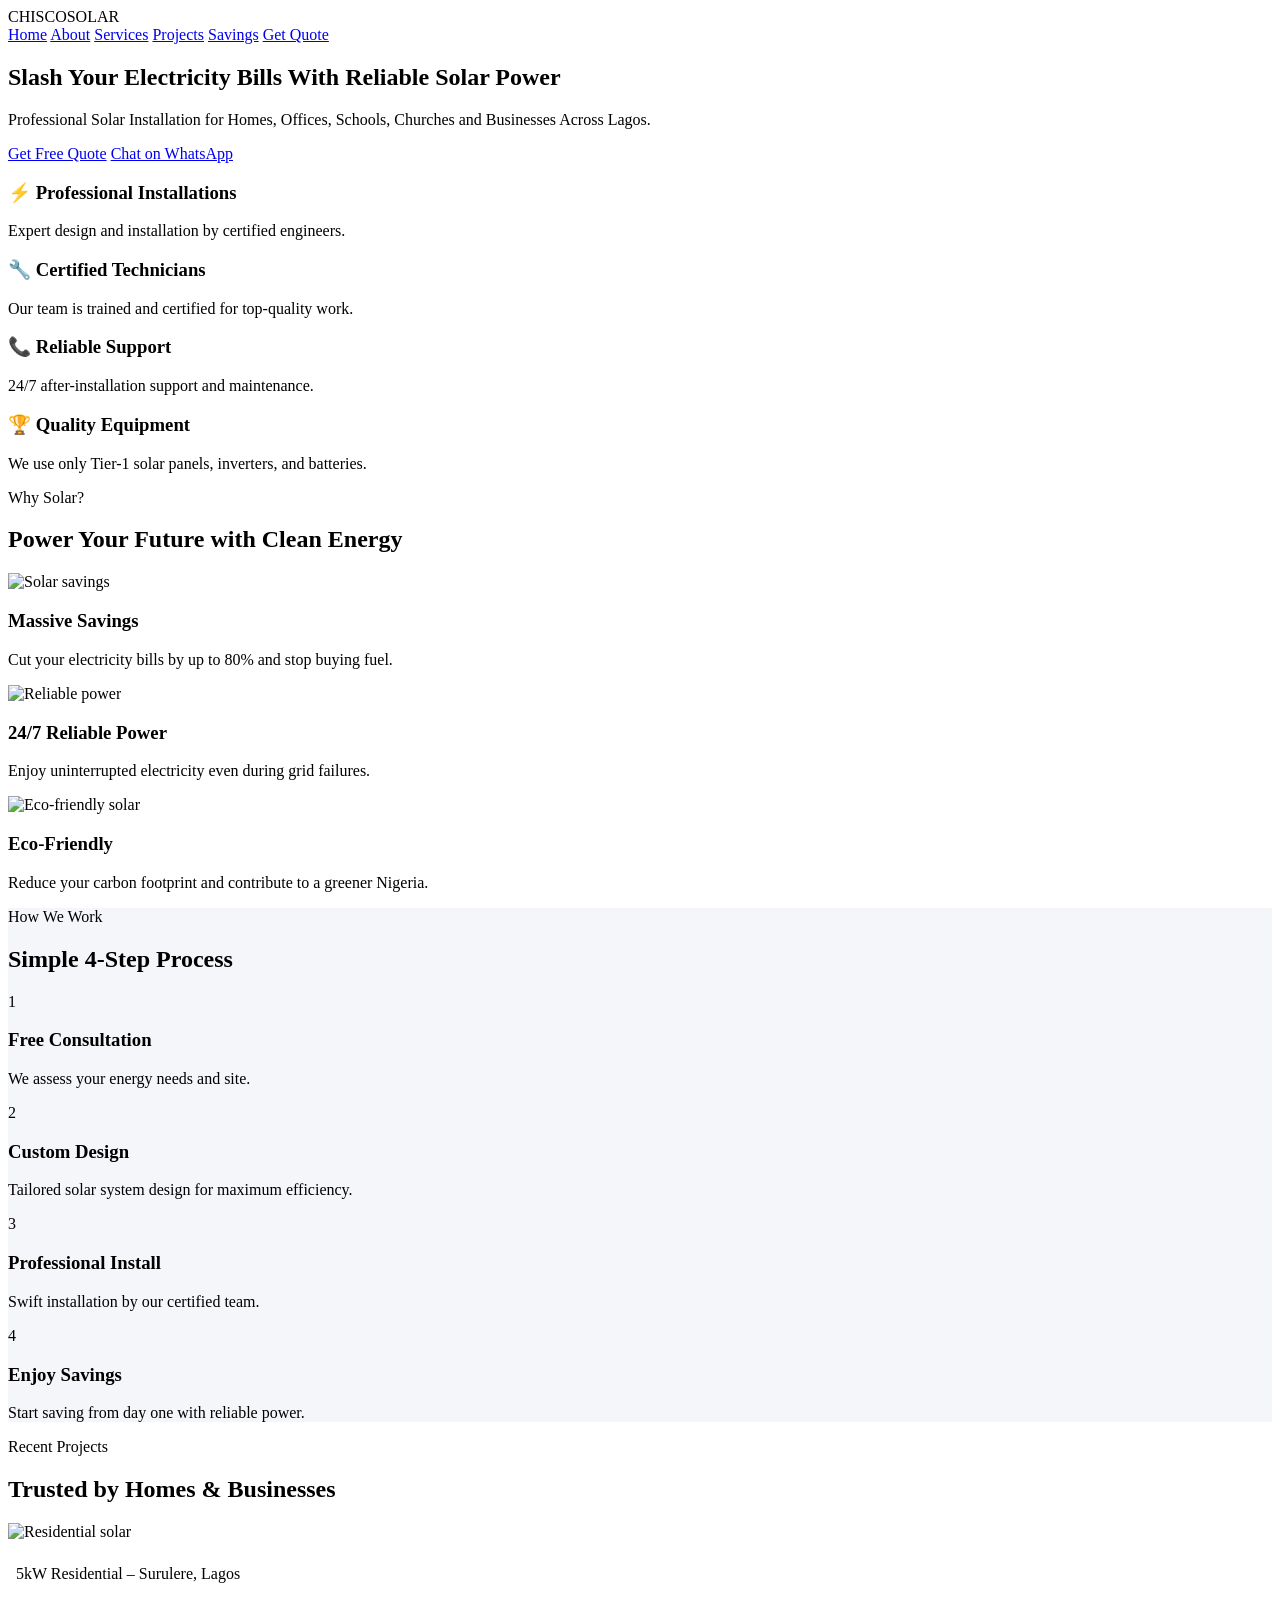
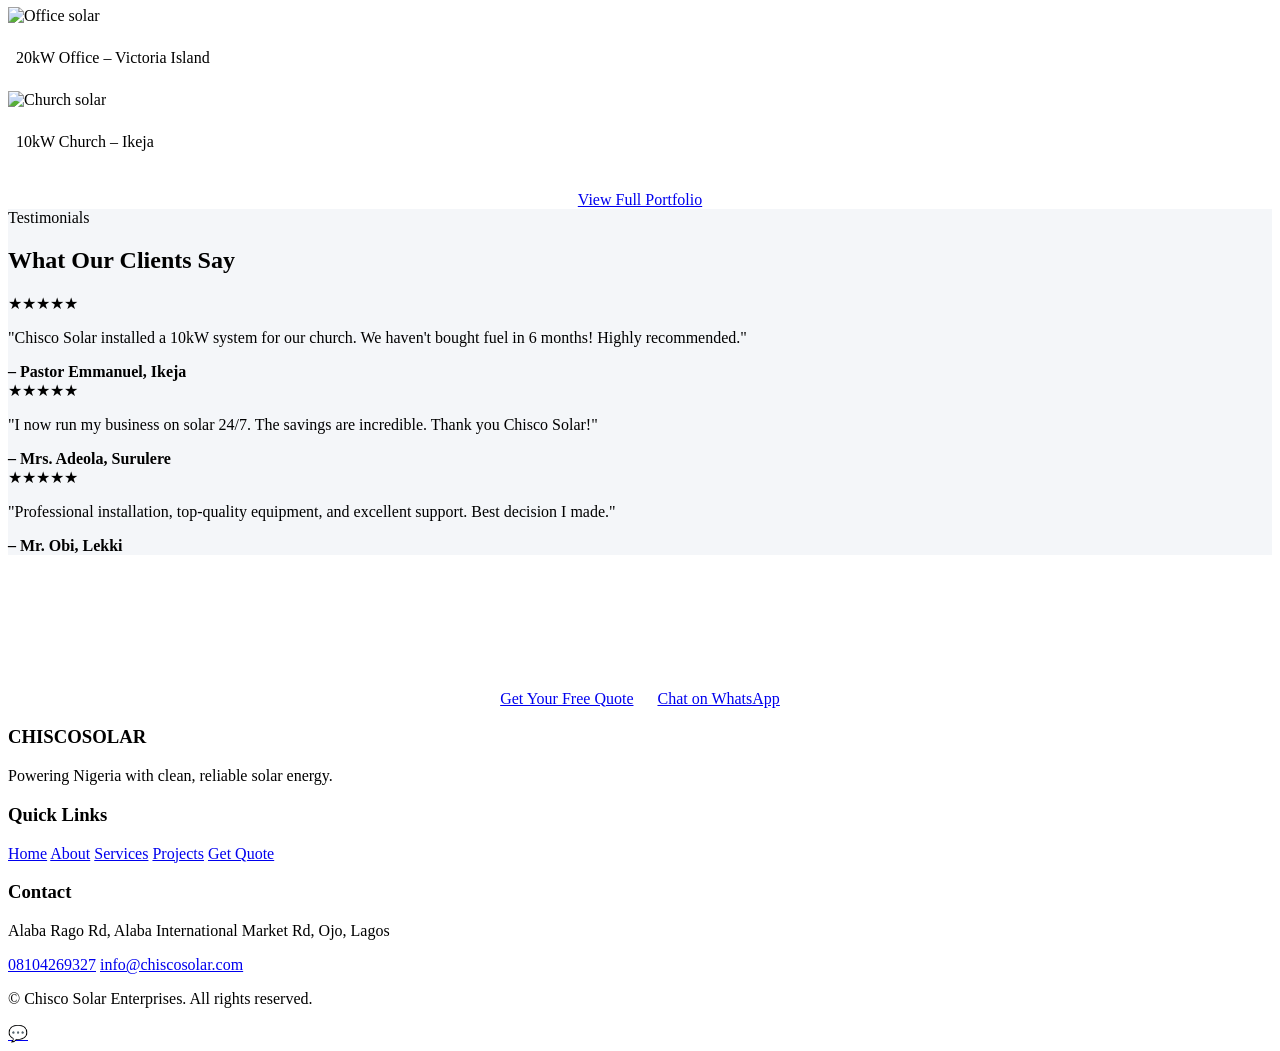
==== index.html @ 516aff27 "Add index.html for Chisco Solar Enterprises website This HTML file serves as the main structure for " ====
<!DOCTYPE html>
<html lang="en">
<head>
  <meta charset="UTF-8">
  <meta name="viewport" content="width=device-width, initial-scale=1.0">
  <meta name="description" content="Chisco Solar Enterprises – Professional solar installation in Lagos. Slash your electricity bills with reliable solar power for homes, offices, and businesses.">
  <meta property="og:title" content="Chisco Solar Enterprises | Reliable Solar Installation in Lagos">
  <meta property="og:description" content="Slash your electricity bills with professional solar solutions. Get a free quote now.">
  <meta property="og:type" content="website">
  <meta property="og:url" content="https://chiscosolar.com/">
  <meta property="og:image" content="https://images.unsplash.com/photo-1509391366360-2e959784a276?w=1200&q=80">
  <title>Chisco Solar Enterprises | Solar Installation Lagos</title>
  <link rel="stylesheet" href="style.css">
</head>
<body>
  <!-- Sentinel for navbar scroll detection -->
  <div id="scroll-sentinel"></div>

  <!-- Navigation -->
  <nav class="navbar">
    <div class="logo">CHISCO<span>SOLAR</span></div>
    <div class="hamburger">
      <span></span><span></span><span></span>
    </div>
    <div class="nav-links">
      <a href="index.html">Home</a>
      <a href="about.html">About</a>
      <a href="services.html">Services</a>
      <a href="projects.html">Projects</a>
      <a href="calculator.html">Savings</a>
      <a href="quote.html" class="nav-cta">Get Quote</a>
    </div>
  </nav>

  <!-- Hero Section -->
  <section class="hero" style="background-image: url('https://images.unsplash.com/photo-1509391366360-2e959784a276?w=1200&q=80');">
    <div class="hero-content">
      <h1>Slash Your Electricity Bills With Reliable Solar Power</h1>
      <p>Professional Solar Installation for Homes, Offices, Schools, Churches and Businesses Across Lagos.</p>
      <div class="hero-buttons">
        <a href="quote.html" class="btn btn-primary">Get Free Quote</a>
        <a href="https://wa.me/2348104269327?text=Hello%20Chisco%20Solar%20Enterprises%2C%20I%20would%20like%20a%20free%20solar%20quote." class="btn btn-outline" target="_blank">Chat on WhatsApp</a>
      </div>
    </div>
  </section>

  <!-- Trust Indicators -->
  <section class="section reveal">
    <div class="features-grid">
      <div class="glass-card">
        <h3>⚡ Professional Installations</h3>
        <p>Expert design and installation by certified engineers.</p>
      </div>
      <div class="glass-card">
        <h3>🔧 Certified Technicians</h3>
        <p>Our team is trained and certified for top-quality work.</p>
      </div>
      <div class="glass-card">
        <h3>📞 Reliable Support</h3>
        <p>24/7 after-installation support and maintenance.</p>
      </div>
      <div class="glass-card">
        <h3>🏆 Quality Equipment</h3>
        <p>We use only Tier-1 solar panels, inverters, and batteries.</p>
      </div>
    </div>
  </section>

  <!-- Why Choose Solar -->
  <section class="section reveal">
    <span class="section-label">Why Solar?</span>
    <h2>Power Your Future with Clean Energy</h2>
    <div class="features-grid">
      <div class="service-card">
        <img src="https://images.unsplash.com/photo-1558618666-fcd25c85f82e?w=600&q=80" alt="Solar savings" loading="lazy">
        <div class="info">
          <h3>Massive Savings</h3>
          <p>Cut your electricity bills by up to 80% and stop buying fuel.</p>
        </div>
      </div>
      <div class="service-card">
        <img src="https://images.unsplash.com/photo-1473341304170-971dccb5ac1e?w=600&q=80" alt="Reliable power" loading="lazy">
        <div class="info">
          <h3>24/7 Reliable Power</h3>
          <p>Enjoy uninterrupted electricity even during grid failures.</p>
        </div>
      </div>
      <div class="service-card">
        <img src="https://images.unsplash.com/photo-1528495612413-2eb9e9dfb4e8?w=600&q=80" alt="Eco-friendly solar" loading="lazy">
        <div class="info">
          <h3>Eco-Friendly</h3>
          <p>Reduce your carbon footprint and contribute to a greener Nigeria.</p>
        </div>
      </div>
    </div>
  </section>

  <!-- Our Process -->
  <section class="section reveal" style="background:#F4F6F9;">
    <span class="section-label">How We Work</span>
    <h2>Simple 4-Step Process</h2>
    <div class="process-steps">
      <div class="step">
        <div class="step-icon">1</div>
        <h3>Free Consultation</h3>
        <p>We assess your energy needs and site.</p>
      </div>
      <div class="step">
        <div class="step-icon">2</div>
        <h3>Custom Design</h3>
        <p>Tailored solar system design for maximum efficiency.</p>
      </div>
      <div class="step">
        <div class="step-icon">3</div>
        <h3>Professional Install</h3>
        <p>Swift installation by our certified team.</p>
      </div>
      <div class="step">
        <div class="step-icon">4</div>
        <h3>Enjoy Savings</h3>
        <p>Start saving from day one with reliable power.</p>
      </div>
    </div>
  </section>

  <!-- Featured Projects -->
  <section class="section reveal">
    <span class="section-label">Recent Projects</span>
    <h2>Trusted by Homes & Businesses</h2>
    <div class="gallery-grid">
      <div class="gallery-item">
        <img src="https://images.unsplash.com/photo-1624397640148-949b1732bb0a?w=600&q=80" alt="Residential solar" loading="lazy">
        <p style="padding:0.5rem;">5kW Residential – Surulere, Lagos</p>
      </div>
      <div class="gallery-item">
        <img src="https://images.unsplash.com/photo-1558449028-2a3d80b6c4cc?w=600&q=80" alt="Office solar" loading="lazy">
        <p style="padding:0.5rem;">20kW Office – Victoria Island</p>
      </div>
      <div class="gallery-item">
        <img src="https://images.unsplash.com/photo-1466612927604-4a5a8dbb8b0c?w=600&q=80" alt="Church solar" loading="lazy">
        <p style="padding:0.5rem;">10kW Church – Ikeja</p>
      </div>
    </div>
    <div style="text-align:center; margin-top:2rem;">
      <a href="projects.html" class="btn btn-primary">View Full Portfolio</a>
    </div>
  </section>

  <!-- Testimonials -->
  <section class="section reveal" style="background:#F4F6F9;">
    <span class="section-label">Testimonials</span>
    <h2>What Our Clients Say</h2>
    <div class="features-grid">
      <div class="testimonial-card">
        <div class="stars">★★★★★</div>
        <p>"Chisco Solar installed a 10kW system for our church. We haven't bought fuel in 6 months! Highly recommended."</p>
        <strong>– Pastor Emmanuel, Ikeja</strong>
      </div>
      <div class="testimonial-card">
        <div class="stars">★★★★★</div>
        <p>"I now run my business on solar 24/7. The savings are incredible. Thank you Chisco Solar!"</p>
        <strong>– Mrs. Adeola, Surulere</strong>
      </div>
      <div class="testimonial-card">
        <div class="stars">★★★★★</div>
        <p>"Professional installation, top-quality equipment, and excellent support. Best decision I made."</p>
        <strong>– Mr. Obi, Lekki</strong>
      </div>
    </div>
  </section>

  <!-- CTA -->
  <section class="section reveal" style="background:linear-gradient(135deg, var(--blue-dark), var(--blue-primary)); color:#fff; text-align:center;">
    <h2 style="color:#fff;">Stop Losing Money To Fuel and Unstable Power</h2>
    <p style="color:rgba(255,255,255,0.9); max-width:600px; margin:1rem auto;">Every day without solar costs you more. Switch now and lock in decades of free, clean energy.</p>
    <div style="display:flex; gap:1.5rem; justify-content:center; flex-wrap:wrap; margin-top:2rem;">
      <a href="quote.html" class="btn btn-primary">Get Your Free Quote</a>
      <a href="https://wa.me/2348104269327?text=Hello%20Chisco%20Solar%20Enterprises%2C%20I%20want%20to%20switch%20to%20solar." class="btn btn-outline" target="_blank">Chat on WhatsApp</a>
    </div>
  </section>

  <!-- Footer -->
  <footer>
    <div class="footer">
      <div class="footer-col">
        <h3>CHISCO<span style="color:var(--gold-accent);">SOLAR</span></h3>
        <p>Powering Nigeria with clean, reliable solar energy.</p>
      </div>
      <div class="footer-col">
        <h3>Quick Links</h3>
        <a href="index.html">Home</a>
        <a href="about.html">About</a>
        <a href="services.html">Services</a>
        <a href="projects.html">Projects</a>
        <a href="quote.html">Get Quote</a>
      </div>
      <div class="footer-col">
        <h3>Contact</h3>
        <p>Alaba Rago Rd, Alaba International Market Rd, Ojo, Lagos</p>
        <a href="tel:+2348104269327">08104269327</a>
        <a href="mailto:info@chiscosolar.com">info@chiscosolar.com</a>
      </div>
    </div>
    <div class="footer-bottom">
      <p>&copy; <span id="current-year"></span> Chisco Solar Enterprises. All rights reserved.</p>
    </div>
  </footer>

  <!-- Floating WhatsApp Button -->
  <a href="https://wa.me/2348104269327?text=Hello%20Chisco%20Solar%20Enterprises%2C%20I%20would%20like%20a%20free%20solar%20quote." class="floating-wa" target="_blank">💬</a>

  <script src="script.js" defer></script>
</body>
          </html>
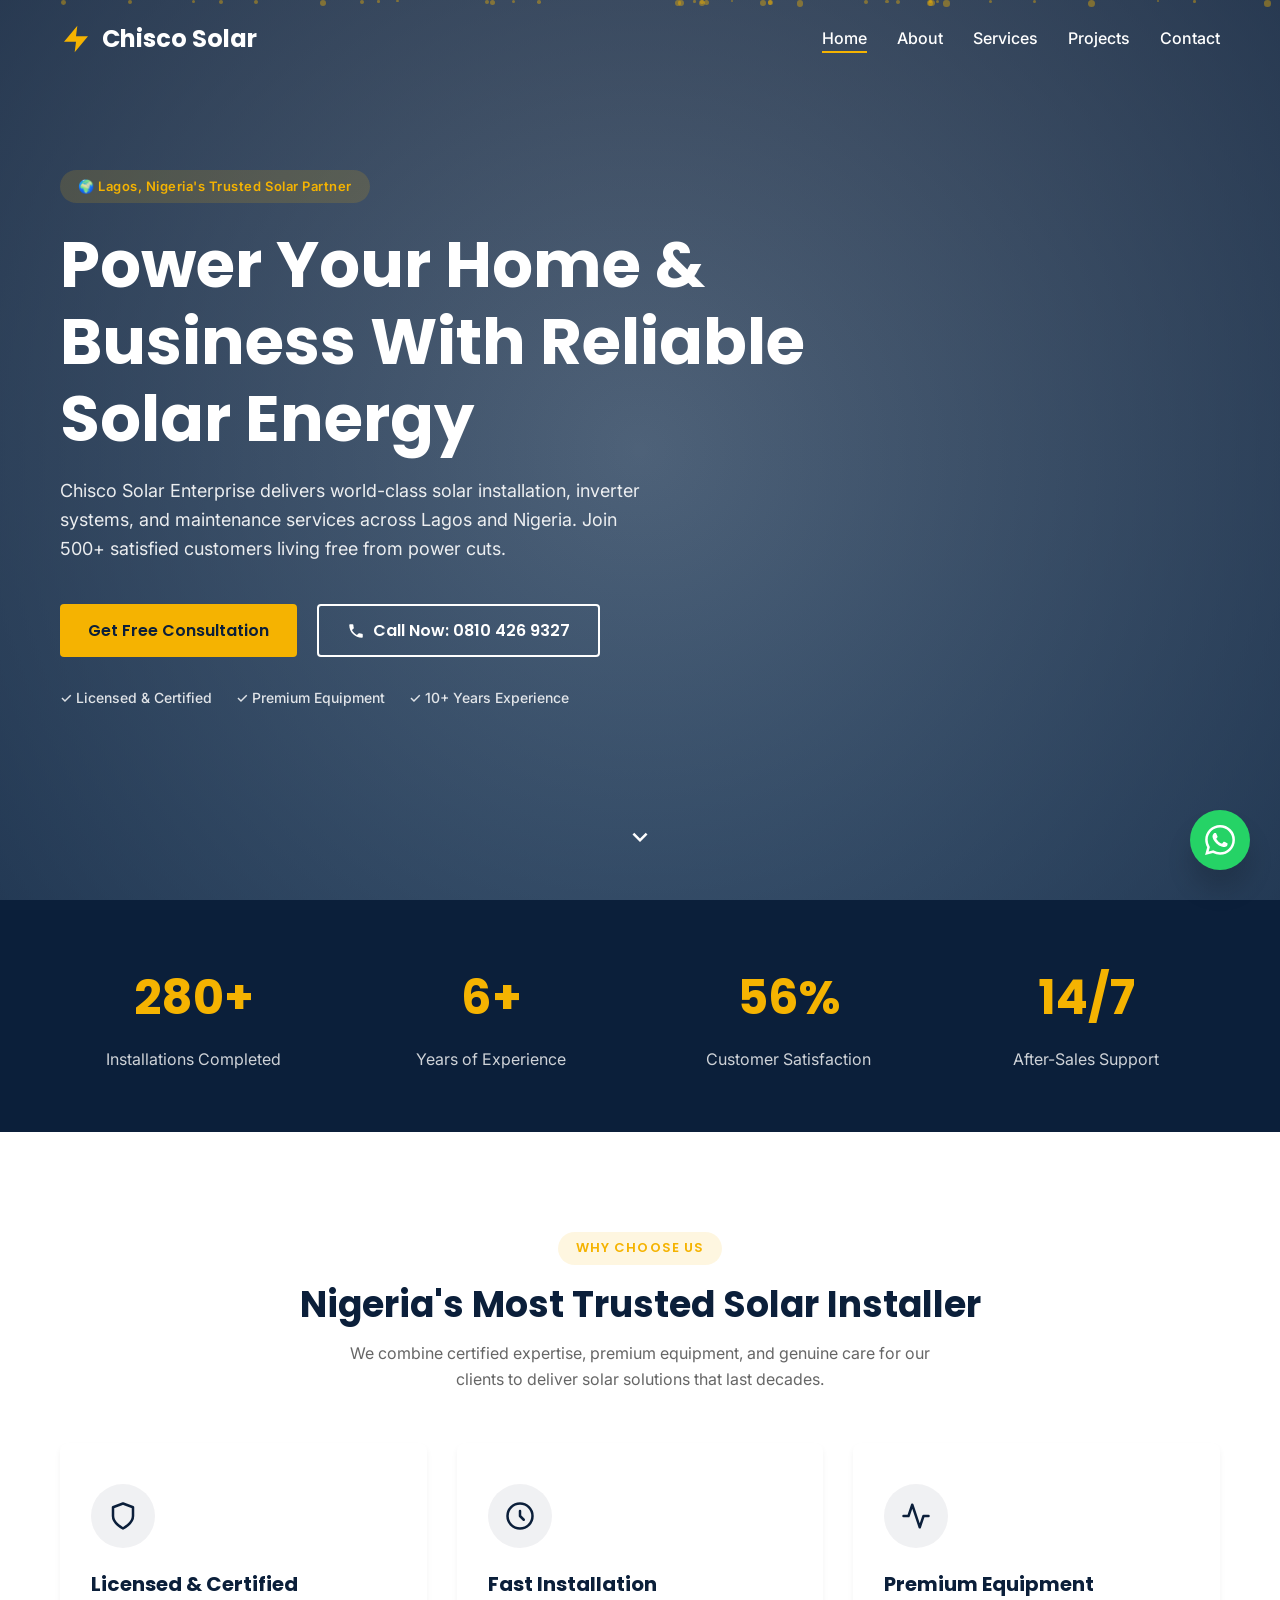
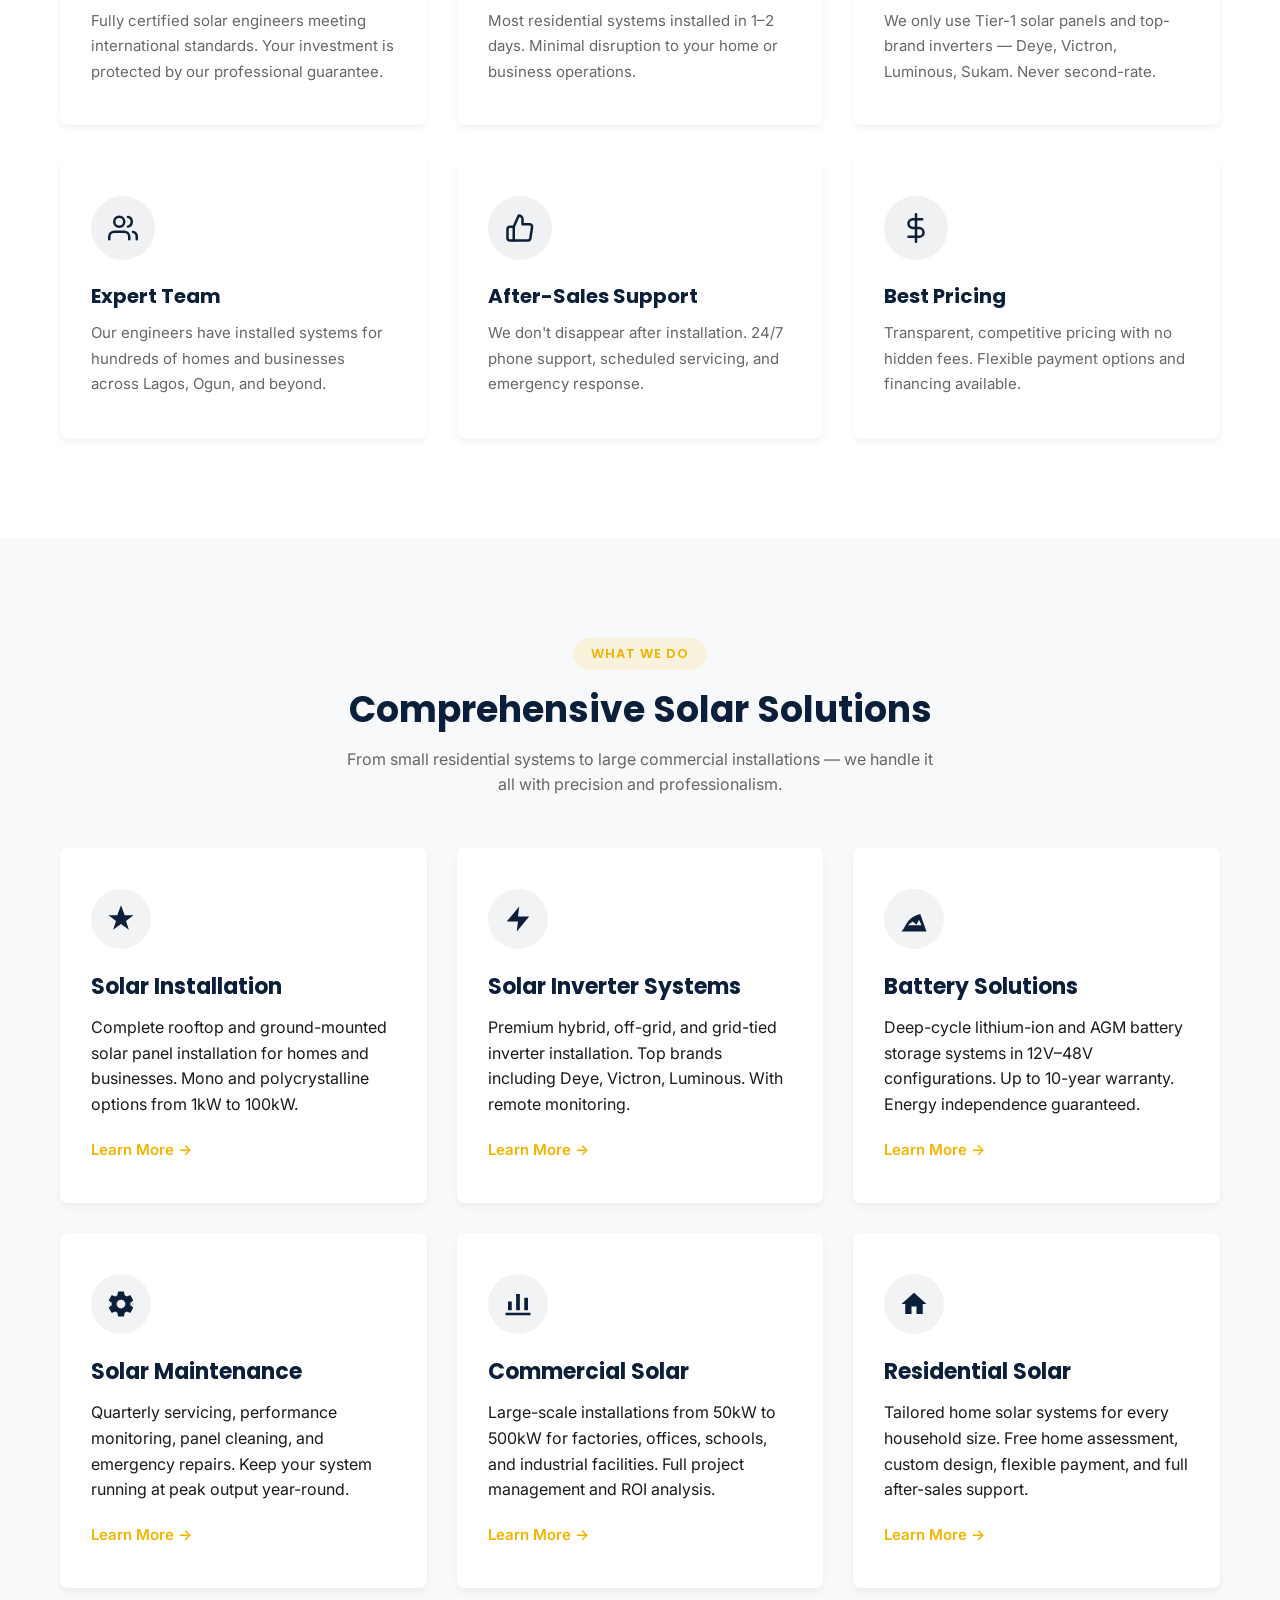
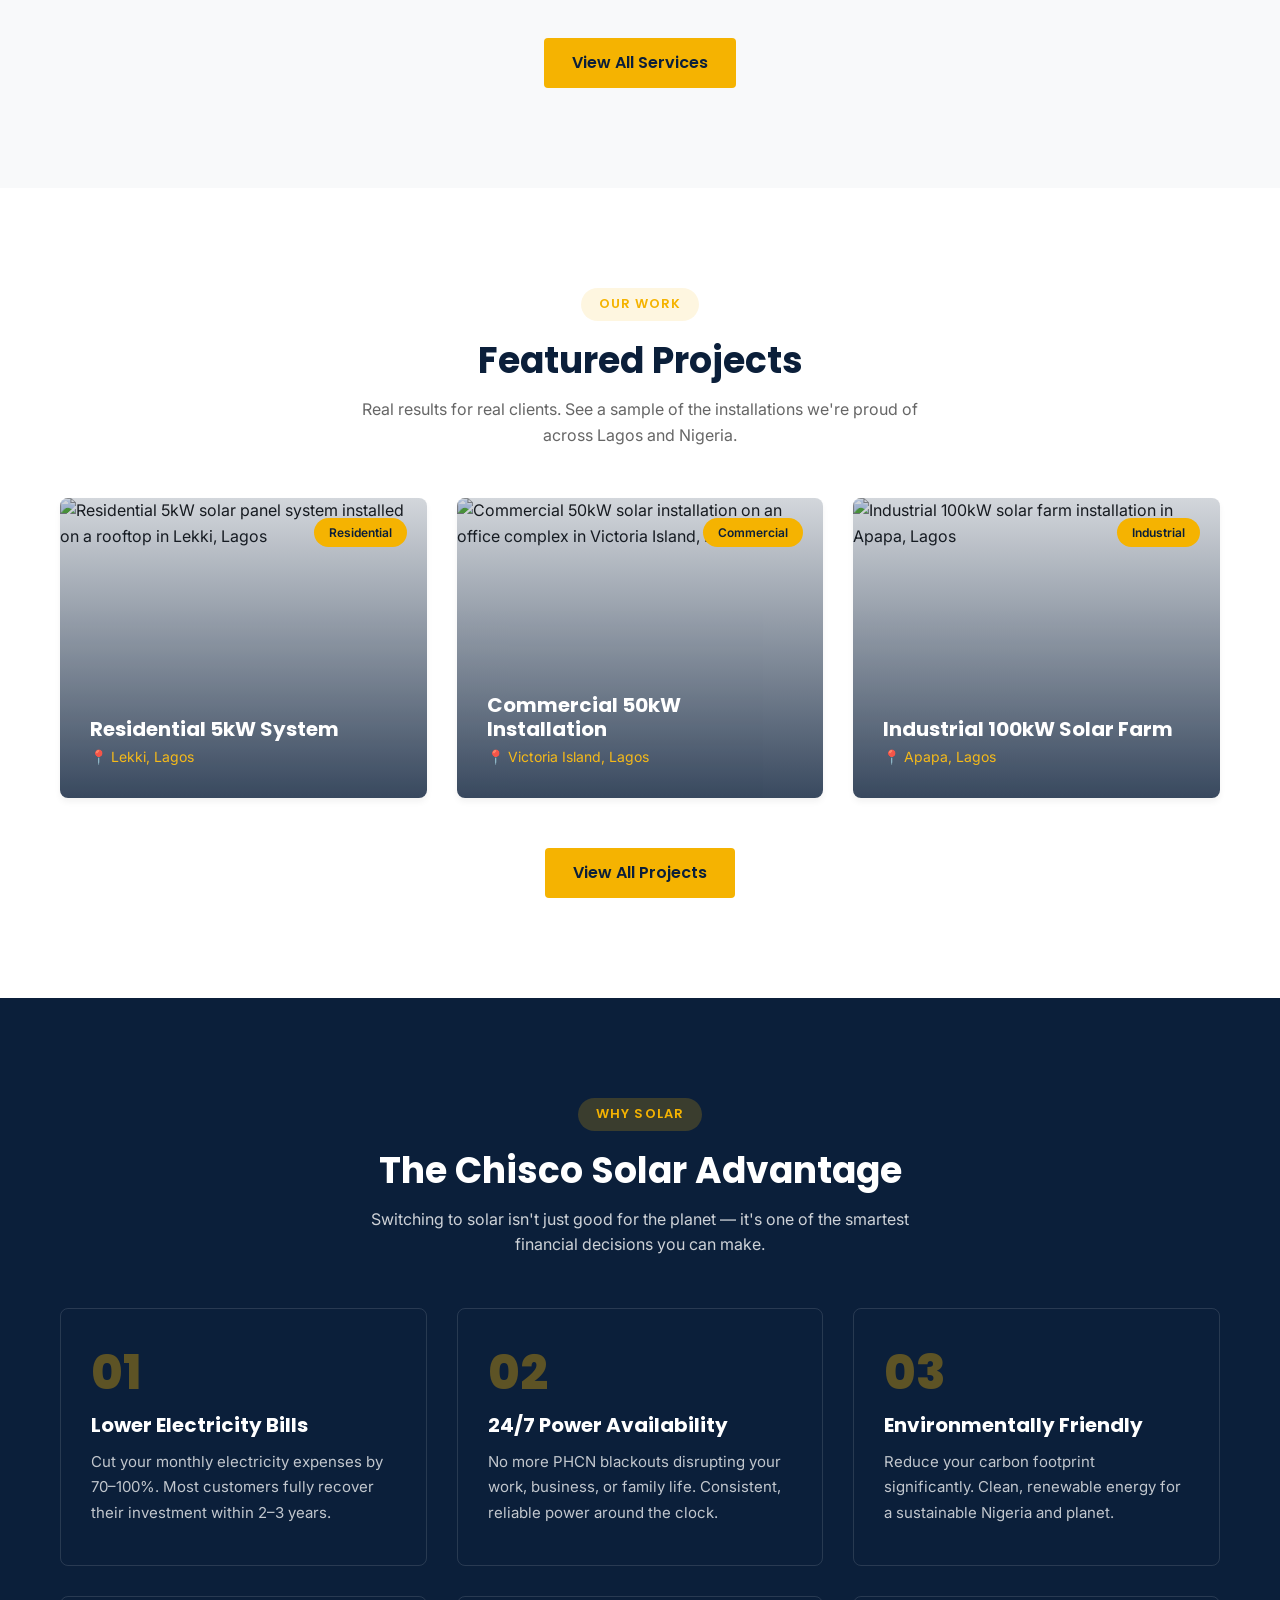
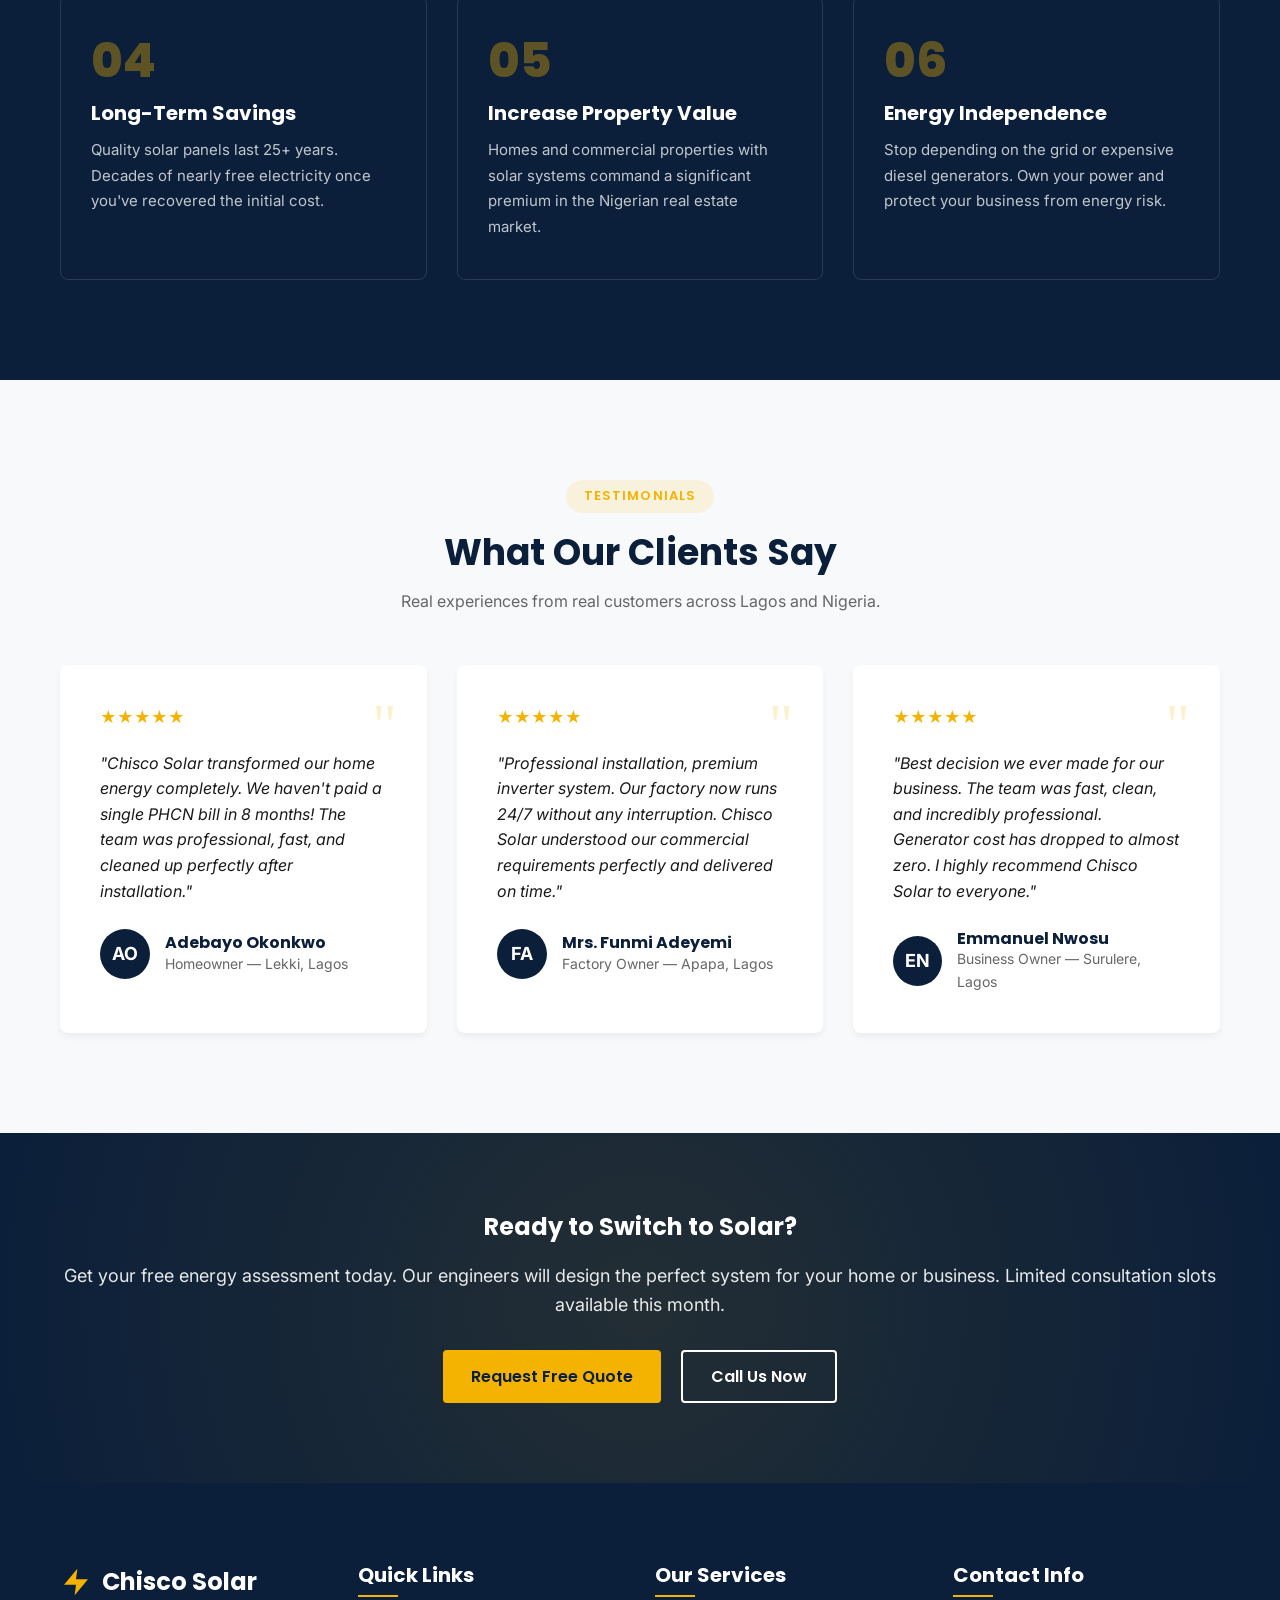
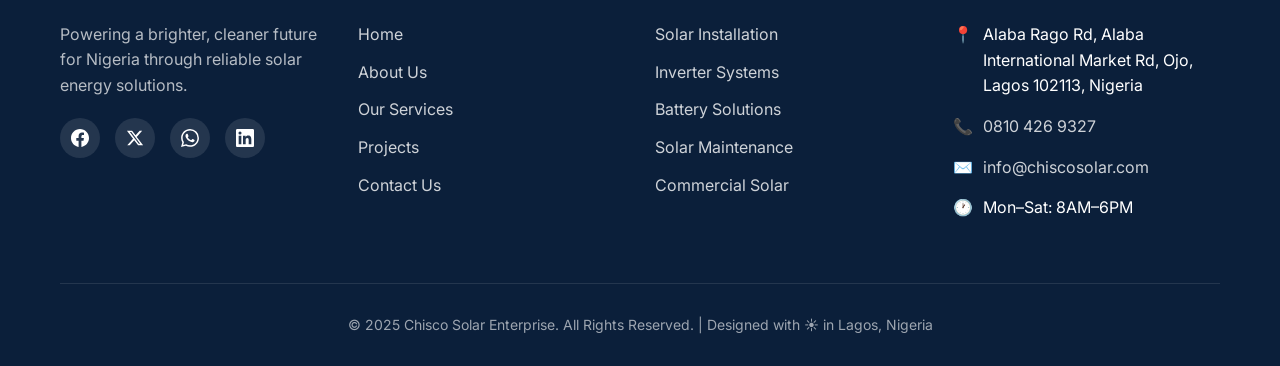
==== commit ba706e05: "Add files via upload" ====
--- a/index.html
+++ b/index.html
@@ -1,214 +1,465 @@
 <!DOCTYPE html>
 <html lang="en">
 <head>
-  <meta charset="UTF-8">
-  <meta name="viewport" content="width=device-width, initial-scale=1.0">
-  <meta name="description" content="Chisco Solar Enterprises – Professional solar installation in Lagos. Slash your electricity bills with reliable solar power for homes, offices, and businesses.">
-  <meta property="og:title" content="Chisco Solar Enterprises | Reliable Solar Installation in Lagos">
-  <meta property="og:description" content="Slash your electricity bills with professional solar solutions. Get a free quote now.">
-  <meta property="og:type" content="website">
-  <meta property="og:url" content="https://chiscosolar.com/">
-  <meta property="og:image" content="https://images.unsplash.com/photo-1509391366360-2e959784a276?w=1200&q=80">
-  <title>Chisco Solar Enterprises | Solar Installation Lagos</title>
-  <link rel="stylesheet" href="style.css">
+    <meta charset="UTF-8">
+    <meta name="viewport" content="width=device-width, initial-scale=1.0">
+    <title>Chisco Solar Enterprise | Reliable Solar Energy in Lagos, Nigeria</title>
+    <meta name="description" content="Chisco Solar Enterprise delivers world-class solar installation, inverter systems, battery solutions, and maintenance across Lagos and Nigeria. Get your free consultation today.">
+    <meta name="robots" content="index, follow">
+    <meta property="og:title" content="Chisco Solar Enterprise | Reliable Solar Energy in Lagos">
+    <meta property="og:description" content="500+ successful solar installations. Premium solar panels, inverters, and battery systems for homes and businesses in Nigeria.">
+    <meta property="og:type" content="website">
+    <meta property="og:image" content="https://images.unsplash.com/photo-1509391366360-2e959784a276?w=1200&q=80">
+    <meta name="twitter:card" content="summary_large_image">
+    <meta name="twitter:title" content="Chisco Solar Enterprise | Reliable Solar Energy in Lagos">
+    <meta name="twitter:description" content="Premium solar installation, inverter systems, and battery solutions for Lagos homes and businesses.">
+    <link rel="preconnect" href="https://fonts.googleapis.com">
+    <link rel="preconnect" href="https://fonts.gstatic.com" crossorigin>
+    <link rel="stylesheet" href="./style.css">
 </head>
 <body>
-  <!-- Sentinel for navbar scroll detection -->
-  <div id="scroll-sentinel"></div>
-
-  <!-- Navigation -->
-  <nav class="navbar">
-    <div class="logo">CHISCO<span>SOLAR</span></div>
-    <div class="hamburger">
-      <span></span><span></span><span></span>
-    </div>
-    <div class="nav-links">
-      <a href="index.html">Home</a>
-      <a href="about.html">About</a>
-      <a href="services.html">Services</a>
-      <a href="projects.html">Projects</a>
-      <a href="calculator.html">Savings</a>
-      <a href="quote.html" class="nav-cta">Get Quote</a>
-    </div>
-  </nav>
-
-  <!-- Hero Section -->
-  <section class="hero" style="background-image: url('https://images.unsplash.com/photo-1509391366360-2e959784a276?w=1200&q=80');">
-    <div class="hero-content">
-      <h1>Slash Your Electricity Bills With Reliable Solar Power</h1>
-      <p>Professional Solar Installation for Homes, Offices, Schools, Churches and Businesses Across Lagos.</p>
-      <div class="hero-buttons">
-        <a href="quote.html" class="btn btn-primary">Get Free Quote</a>
-        <a href="https://wa.me/2348104269327?text=Hello%20Chisco%20Solar%20Enterprises%2C%20I%20would%20like%20a%20free%20solar%20quote." class="btn btn-outline" target="_blank">Chat on WhatsApp</a>
-      </div>
-    </div>
-  </section>
-
-  <!-- Trust Indicators -->
-  <section class="section reveal">
-    <div class="features-grid">
-      <div class="glass-card">
-        <h3>⚡ Professional Installations</h3>
-        <p>Expert design and installation by certified engineers.</p>
-      </div>
-      <div class="glass-card">
-        <h3>🔧 Certified Technicians</h3>
-        <p>Our team is trained and certified for top-quality work.</p>
-      </div>
-      <div class="glass-card">
-        <h3>📞 Reliable Support</h3>
-        <p>24/7 after-installation support and maintenance.</p>
-      </div>
-      <div class="glass-card">
-        <h3>🏆 Quality Equipment</h3>
-        <p>We use only Tier-1 solar panels, inverters, and batteries.</p>
-      </div>
-    </div>
-  </section>
-
-  <!-- Why Choose Solar -->
-  <section class="section reveal">
-    <span class="section-label">Why Solar?</span>
-    <h2>Power Your Future with Clean Energy</h2>
-    <div class="features-grid">
-      <div class="service-card">
-        <img src="https://images.unsplash.com/photo-1558618666-fcd25c85f82e?w=600&q=80" alt="Solar savings" loading="lazy">
-        <div class="info">
-          <h3>Massive Savings</h3>
-          <p>Cut your electricity bills by up to 80% and stop buying fuel.</p>
-        </div>
-      </div>
-      <div class="service-card">
-        <img src="https://images.unsplash.com/photo-1473341304170-971dccb5ac1e?w=600&q=80" alt="Reliable power" loading="lazy">
-        <div class="info">
-          <h3>24/7 Reliable Power</h3>
-          <p>Enjoy uninterrupted electricity even during grid failures.</p>
-        </div>
-      </div>
-      <div class="service-card">
-        <img src="https://images.unsplash.com/photo-1528495612413-2eb9e9dfb4e8?w=600&q=80" alt="Eco-friendly solar" loading="lazy">
-        <div class="info">
-          <h3>Eco-Friendly</h3>
-          <p>Reduce your carbon footprint and contribute to a greener Nigeria.</p>
-        </div>
-      </div>
-    </div>
-  </section>
-
-  <!-- Our Process -->
-  <section class="section reveal" style="background:#F4F6F9;">
-    <span class="section-label">How We Work</span>
-    <h2>Simple 4-Step Process</h2>
-    <div class="process-steps">
-      <div class="step">
-        <div class="step-icon">1</div>
-        <h3>Free Consultation</h3>
-        <p>We assess your energy needs and site.</p>
-      </div>
-      <div class="step">
-        <div class="step-icon">2</div>
-        <h3>Custom Design</h3>
-        <p>Tailored solar system design for maximum efficiency.</p>
-      </div>
-      <div class="step">
-        <div class="step-icon">3</div>
-        <h3>Professional Install</h3>
-        <p>Swift installation by our certified team.</p>
-      </div>
-      <div class="step">
-        <div class="step-icon">4</div>
-        <h3>Enjoy Savings</h3>
-        <p>Start saving from day one with reliable power.</p>
-      </div>
-    </div>
-  </section>
-
-  <!-- Featured Projects -->
-  <section class="section reveal">
-    <span class="section-label">Recent Projects</span>
-    <h2>Trusted by Homes & Businesses</h2>
-    <div class="gallery-grid">
-      <div class="gallery-item">
-        <img src="https://images.unsplash.com/photo-1624397640148-949b1732bb0a?w=600&q=80" alt="Residential solar" loading="lazy">
-        <p style="padding:0.5rem;">5kW Residential – Surulere, Lagos</p>
-      </div>
-      <div class="gallery-item">
-        <img src="https://images.unsplash.com/photo-1558449028-2a3d80b6c4cc?w=600&q=80" alt="Office solar" loading="lazy">
-        <p style="padding:0.5rem;">20kW Office – Victoria Island</p>
-      </div>
-      <div class="gallery-item">
-        <img src="https://images.unsplash.com/photo-1466612927604-4a5a8dbb8b0c?w=600&q=80" alt="Church solar" loading="lazy">
-        <p style="padding:0.5rem;">10kW Church – Ikeja</p>
-      </div>
-    </div>
-    <div style="text-align:center; margin-top:2rem;">
-      <a href="projects.html" class="btn btn-primary">View Full Portfolio</a>
-    </div>
-  </section>
-
-  <!-- Testimonials -->
-  <section class="section reveal" style="background:#F4F6F9;">
-    <span class="section-label">Testimonials</span>
-    <h2>What Our Clients Say</h2>
-    <div class="features-grid">
-      <div class="testimonial-card">
-        <div class="stars">★★★★★</div>
-        <p>"Chisco Solar installed a 10kW system for our church. We haven't bought fuel in 6 months! Highly recommended."</p>
-        <strong>– Pastor Emmanuel, Ikeja</strong>
-      </div>
-      <div class="testimonial-card">
-        <div class="stars">★★★★★</div>
-        <p>"I now run my business on solar 24/7. The savings are incredible. Thank you Chisco Solar!"</p>
-        <strong>– Mrs. Adeola, Surulere</strong>
-      </div>
-      <div class="testimonial-card">
-        <div class="stars">★★★★★</div>
-        <p>"Professional installation, top-quality equipment, and excellent support. Best decision I made."</p>
-        <strong>– Mr. Obi, Lekki</strong>
-      </div>
-    </div>
-  </section>
-
-  <!-- CTA -->
-  <section class="section reveal" style="background:linear-gradient(135deg, var(--blue-dark), var(--blue-primary)); color:#fff; text-align:center;">
-    <h2 style="color:#fff;">Stop Losing Money To Fuel and Unstable Power</h2>
-    <p style="color:rgba(255,255,255,0.9); max-width:600px; margin:1rem auto;">Every day without solar costs you more. Switch now and lock in decades of free, clean energy.</p>
-    <div style="display:flex; gap:1.5rem; justify-content:center; flex-wrap:wrap; margin-top:2rem;">
-      <a href="quote.html" class="btn btn-primary">Get Your Free Quote</a>
-      <a href="https://wa.me/2348104269327?text=Hello%20Chisco%20Solar%20Enterprises%2C%20I%20want%20to%20switch%20to%20solar." class="btn btn-outline" target="_blank">Chat on WhatsApp</a>
-    </div>
-  </section>
-
-  <!-- Footer -->
-  <footer>
-    <div class="footer">
-      <div class="footer-col">
-        <h3>CHISCO<span style="color:var(--gold-accent);">SOLAR</span></h3>
-        <p>Powering Nigeria with clean, reliable solar energy.</p>
-      </div>
-      <div class="footer-col">
-        <h3>Quick Links</h3>
-        <a href="index.html">Home</a>
-        <a href="about.html">About</a>
-        <a href="services.html">Services</a>
-        <a href="projects.html">Projects</a>
-        <a href="quote.html">Get Quote</a>
-      </div>
-      <div class="footer-col">
-        <h3>Contact</h3>
-        <p>Alaba Rago Rd, Alaba International Market Rd, Ojo, Lagos</p>
-        <a href="tel:+2348104269327">08104269327</a>
-        <a href="mailto:info@chiscosolar.com">info@chiscosolar.com</a>
-      </div>
-    </div>
-    <div class="footer-bottom">
-      <p>&copy; <span id="current-year"></span> Chisco Solar Enterprises. All rights reserved.</p>
-    </div>
-  </footer>
-
-  <!-- Floating WhatsApp Button -->
-  <a href="https://wa.me/2348104269327?text=Hello%20Chisco%20Solar%20Enterprises%2C%20I%20would%20like%20a%20free%20solar%20quote." class="floating-wa" target="_blank">💬</a>
-
-  <script src="script.js" defer></script>
+
+    <!-- Navbar -->
+    <nav class="navbar" id="navbar">
+        <div class="container">
+            <a href="index.html" class="logo">
+                <svg viewBox="0 0 24 24" xmlns="http://www.w3.org/2000/svg" aria-hidden="true">
+                    <path d="M13 2L3 14h9l-1 8 10-12h-9l1-8z"/>
+                </svg>
+                Chisco Solar
+            </a>
+
+            <button class="mobile-menu-btn" aria-label="Toggle navigation menu" aria-expanded="false">
+                <span></span>
+                <span></span>
+                <span></span>
+            </button>
+
+            <ul class="nav-links" role="list">
+                <li><a href="index.html" class="active">Home</a></li>
+                <li><a href="about.html">About</a></li>
+                <li><a href="services.html">Services</a></li>
+                <li><a href="projects.html">Projects</a></li>
+                <li><a href="contact.html">Contact</a></li>
+            </ul>
+        </div>
+    </nav>
+
+    <!-- Hero Section -->
+    <section class="hero" aria-label="Hero">
+        <div class="particles" aria-hidden="true">
+            <div class="particle" style="width:4px;height:4px;left:10%;animation-duration:18s;animation-delay:0s;"></div>
+            <div class="particle" style="width:6px;height:6px;left:25%;animation-duration:22s;animation-delay:3s;"></div>
+            <div class="particle" style="width:3px;height:3px;left:40%;animation-duration:16s;animation-delay:6s;"></div>
+            <div class="particle" style="width:5px;height:5px;left:55%;animation-duration:20s;animation-delay:1s;"></div>
+            <div class="particle" style="width:4px;height:4px;left:70%;animation-duration:24s;animation-delay:4s;"></div>
+            <div class="particle" style="width:7px;height:7px;left:85%;animation-duration:19s;animation-delay:2s;"></div>
+            <div class="particle" style="width:3px;height:3px;left:15%;animation-duration:21s;animation-delay:7s;"></div>
+            <div class="particle" style="width:5px;height:5px;left:60%;animation-duration:17s;animation-delay:5s;"></div>
+        </div>
+
+        <div class="container">
+            <div class="hero-content fade-in-up">
+                <div class="hero-badge">🌍 Lagos, Nigeria's Trusted Solar Partner</div>
+                <h1>Power Your Home &amp; Business With Reliable Solar Energy</h1>
+                <p>Chisco Solar Enterprise delivers world-class solar installation, inverter systems, and maintenance services across Lagos and Nigeria. Join 500+ satisfied customers living free from power cuts.</p>
+                <div class="hero-btns">
+                    <a href="contact.html" class="btn btn-primary" data-testid="btn-consultation">Get Free Consultation</a>
+                    <a href="tel:+2348104269327" class="btn btn-outline" data-testid="btn-callnow">
+                        <svg width="18" height="18" viewBox="0 0 24 24" fill="currentColor" style="margin-right:8px;" aria-hidden="true">
+                            <path d="M6.62 10.79c1.44 2.83 3.76 5.14 6.59 6.59l2.2-2.2c.27-.27.67-.36 1.02-.24 1.12.37 2.33.57 3.57.57.55 0 1 .45 1 1V20c0 .55-.45 1-1 1-9.39 0-17-7.61-17-17 0-.55.45-1 1-1h3.5c.55 0 1 .45 1 1 0 1.25.2 2.45.57 3.57.11.35.03.74-.25 1.02l-2.2 2.2z"/>
+                        </svg>
+                        Call Now: 0810 426 9327
+                    </a>
+                </div>
+                <div class="hero-trust">
+                    <span>✓ Licensed &amp; Certified</span>
+                    <span>✓ Premium Equipment</span>
+                    <span>✓ 10+ Years Experience</span>
+                </div>
+            </div>
+        </div>
+
+        <a href="#trust" class="scroll-indicator" aria-label="Scroll down">
+            <svg viewBox="0 0 24 24" aria-hidden="true"><path d="M7.41 8.59L12 13.17l4.59-4.58L18 10l-6 6-6-6 1.41-1.41z"/></svg>
+        </a>
+    </section>
+
+    <!-- Stats / Trust Bar -->
+    <section class="stats-section" id="trust" aria-label="Company statistics">
+        <div class="container">
+            <div class="grid grid-4">
+                <div class="stat-item fade-in-up">
+                    <div class="stat-number" data-target="500" data-suffix="+">0+</div>
+                    <div class="stat-label">Installations Completed</div>
+                </div>
+                <div class="stat-item fade-in-up" style="transition-delay:0.1s">
+                    <div class="stat-number" data-target="10" data-suffix="+">0+</div>
+                    <div class="stat-label">Years of Experience</div>
+                </div>
+                <div class="stat-item fade-in-up" style="transition-delay:0.2s">
+                    <div class="stat-number" data-target="100" data-suffix="%">0%</div>
+                    <div class="stat-label">Customer Satisfaction</div>
+                </div>
+                <div class="stat-item fade-in-up" style="transition-delay:0.3s">
+                    <div class="stat-number" data-target="24" data-suffix="/7">0/7</div>
+                    <div class="stat-label">After-Sales Support</div>
+                </div>
+            </div>
+        </div>
+    </section>
+
+    <!-- Why Choose Us -->
+    <section class="why-section" aria-label="Why choose Chisco Solar">
+        <div class="container">
+            <div class="section-title fade-in-up">
+                <span class="section-badge">Why Choose Us</span>
+                <h2>Nigeria's Most Trusted Solar Installer</h2>
+                <p>We combine certified expertise, premium equipment, and genuine care for our clients to deliver solar solutions that last decades.</p>
+            </div>
+            <div class="grid grid-3">
+                <div class="why-card fade-in-up">
+                    <div class="why-icon" aria-hidden="true">
+                        <svg viewBox="0 0 24 24" fill="none" stroke="currentColor" stroke-width="2" stroke-linecap="round" stroke-linejoin="round"><path d="M12 22s8-4 8-10V5l-8-3-8 3v7c0 6 8 10 8 10z"/></svg>
+                    </div>
+                    <h3>Licensed &amp; Certified</h3>
+                    <p>Fully certified solar engineers meeting international standards. Your investment is protected by our professional guarantee.</p>
+                </div>
+                <div class="why-card fade-in-up" style="transition-delay:0.1s">
+                    <div class="why-icon" aria-hidden="true">
+                        <svg viewBox="0 0 24 24" fill="none" stroke="currentColor" stroke-width="2" stroke-linecap="round" stroke-linejoin="round"><circle cx="12" cy="12" r="10"/><path d="M12 8v4l3 3"/></svg>
+                    </div>
+                    <h3>Fast Installation</h3>
+                    <p>Most residential systems installed in 1–2 days. Minimal disruption to your home or business operations.</p>
+                </div>
+                <div class="why-card fade-in-up" style="transition-delay:0.2s">
+                    <div class="why-icon" aria-hidden="true">
+                        <svg viewBox="0 0 24 24" fill="none" stroke="currentColor" stroke-width="2" stroke-linecap="round" stroke-linejoin="round"><polyline points="22 12 18 12 15 21 9 3 6 12 2 12"/></svg>
+                    </div>
+                    <h3>Premium Equipment</h3>
+                    <p>We only use Tier-1 solar panels and top-brand inverters — Deye, Victron, Luminous, Sukam. Never second-rate.</p>
+                </div>
+                <div class="why-card fade-in-up" style="transition-delay:0.1s">
+                    <div class="why-icon" aria-hidden="true">
+                        <svg viewBox="0 0 24 24" fill="none" stroke="currentColor" stroke-width="2" stroke-linecap="round" stroke-linejoin="round"><path d="M17 21v-2a4 4 0 0 0-4-4H5a4 4 0 0 0-4 4v2"/><circle cx="9" cy="7" r="4"/><path d="M23 21v-2a4 4 0 0 0-3-3.87"/><path d="M16 3.13a4 4 0 0 1 0 7.75"/></svg>
+                    </div>
+                    <h3>Expert Team</h3>
+                    <p>Our engineers have installed systems for hundreds of homes and businesses across Lagos, Ogun, and beyond.</p>
+                </div>
+                <div class="why-card fade-in-up" style="transition-delay:0.2s">
+                    <div class="why-icon" aria-hidden="true">
+                        <svg viewBox="0 0 24 24" fill="none" stroke="currentColor" stroke-width="2" stroke-linecap="round" stroke-linejoin="round"><path d="M14 9V5a3 3 0 0 0-3-3l-4 9v11h11.28a2 2 0 0 0 2-1.7l1.38-9a2 2 0 0 0-2-2.3H14z"/><path d="M7 22H4a2 2 0 0 1-2-2v-7a2 2 0 0 1 2-2h3"/></svg>
+                    </div>
+                    <h3>After-Sales Support</h3>
+                    <p>We don't disappear after installation. 24/7 phone support, scheduled servicing, and emergency response.</p>
+                </div>
+                <div class="why-card fade-in-up" style="transition-delay:0.3s">
+                    <div class="why-icon" aria-hidden="true">
+                        <svg viewBox="0 0 24 24" fill="none" stroke="currentColor" stroke-width="2" stroke-linecap="round" stroke-linejoin="round"><line x1="12" y1="1" x2="12" y2="23"/><path d="M17 5H9.5a3.5 3.5 0 0 0 0 7h5a3.5 3.5 0 0 1 0 7H6"/></svg>
+                    </div>
+                    <h3>Best Pricing</h3>
+                    <p>Transparent, competitive pricing with no hidden fees. Flexible payment options and financing available.</p>
+                </div>
+            </div>
+        </div>
+    </section>
+
+    <!-- Services Section -->
+    <section class="services-section" style="background-color: var(--bg-light);" aria-label="Our services">
+        <div class="container">
+            <div class="section-title fade-in-up">
+                <span class="section-badge">What We Do</span>
+                <h2>Comprehensive Solar Solutions</h2>
+                <p>From small residential systems to large commercial installations — we handle it all with precision and professionalism.</p>
+            </div>
+            <div class="grid grid-3">
+                <div class="service-card fade-in-up">
+                    <div class="service-icon" aria-hidden="true">
+                        <svg viewBox="0 0 24 24" fill="currentColor"><path d="M12 1L9 9H2l6 4.5-2.3 7L12 16l6.3 4.5L16 13.5 22 9h-7z"/></svg>
+                    </div>
+                    <h3>Solar Installation</h3>
+                    <p>Complete rooftop and ground-mounted solar panel installation for homes and businesses. Mono and polycrystalline options from 1kW to 100kW.</p>
+                    <a href="services.html" class="service-link" aria-label="Learn more about Solar Installation">Learn More →</a>
+                </div>
+                <div class="service-card fade-in-up" style="transition-delay:0.1s">
+                    <div class="service-icon" aria-hidden="true">
+                        <svg viewBox="0 0 24 24" fill="currentColor"><path d="M13 2L3 14h9l-1 8 10-12h-9l1-8z"/></svg>
+                    </div>
+                    <h3>Solar Inverter Systems</h3>
+                    <p>Premium hybrid, off-grid, and grid-tied inverter installation. Top brands including Deye, Victron, Luminous. With remote monitoring.</p>
+                    <a href="services.html" class="service-link" aria-label="Learn more about Solar Inverter Systems">Learn More →</a>
+                </div>
+                <div class="service-card fade-in-up" style="transition-delay:0.2s">
+                    <div class="service-icon" aria-hidden="true">
+                        <svg viewBox="0 0 24 24" fill="currentColor"><path d="M17 8C8 10 5.9 16.17 3.82 19.5 2 22 2 22 2 22h20L17 8zM7 17l4-3 3 2.5 2-4 2 4.5H7z"/></svg>
+                    </div>
+                    <h3>Battery Solutions</h3>
+                    <p>Deep-cycle lithium-ion and AGM battery storage systems in 12V–48V configurations. Up to 10-year warranty. Energy independence guaranteed.</p>
+                    <a href="services.html" class="service-link" aria-label="Learn more about Battery Solutions">Learn More →</a>
+                </div>
+                <div class="service-card fade-in-up" style="transition-delay:0.1s">
+                    <div class="service-icon" aria-hidden="true">
+                        <svg viewBox="0 0 24 24" fill="currentColor"><path d="M19.43 12.98c.04-.32.07-.64.07-.98s-.03-.66-.07-.98l2.11-1.65c.19-.15.24-.42.12-.64l-2-3.46c-.12-.22-.39-.3-.61-.22l-2.49 1c-.52-.4-1.08-.73-1.69-.98l-.38-2.65C14.46 2.18 14.25 2 14 2h-4c-.25 0-.46.18-.49.42l-.38 2.65c-.61.25-1.17.59-1.69.98l-2.49-1c-.23-.09-.49 0-.61.22l-2 3.46c-.13.22-.07.49.12.64l2.11 1.65c-.04.32-.07.65-.07.98s.03.66.07.98l-2.11 1.65c-.19.15-.24.42-.12.64l2 3.46c.12.22.39.3.61.22l2.49-1c.52.4 1.08.73 1.69.98l.38 2.65c.03.24.24.42.49.42h4c.25 0 .46-.18.49-.42l.38-2.65c.61-.25 1.17-.59 1.69-.98l2.49 1c.23.09.49 0 .61-.22l2-3.46c.12-.22.07-.49-.12-.64l-2.11-1.65zM12 15.5c-1.93 0-3.5-1.57-3.5-3.5s1.57-3.5 3.5-3.5 3.5 1.57 3.5 3.5-1.57 3.5-3.5 3.5z"/></svg>
+                    </div>
+                    <h3>Solar Maintenance</h3>
+                    <p>Quarterly servicing, performance monitoring, panel cleaning, and emergency repairs. Keep your system running at peak output year-round.</p>
+                    <a href="services.html" class="service-link" aria-label="Learn more about Solar Maintenance">Learn More →</a>
+                </div>
+                <div class="service-card fade-in-up" style="transition-delay:0.2s">
+                    <div class="service-icon" aria-hidden="true">
+                        <svg viewBox="0 0 24 24" fill="currentColor"><path d="M4 10h3v7H4zm6.5-6h3v13h-3zm6.5 3h3v10h-3zM2 19h20v2H2z"/></svg>
+                    </div>
+                    <h3>Commercial Solar</h3>
+                    <p>Large-scale installations from 50kW to 500kW for factories, offices, schools, and industrial facilities. Full project management and ROI analysis.</p>
+                    <a href="services.html" class="service-link" aria-label="Learn more about Commercial Solar">Learn More →</a>
+                </div>
+                <div class="service-card fade-in-up" style="transition-delay:0.3s">
+                    <div class="service-icon" aria-hidden="true">
+                        <svg viewBox="0 0 24 24" fill="currentColor"><path d="M10 20v-6h4v6h5v-8h3L12 3 2 12h3v8z"/></svg>
+                    </div>
+                    <h3>Residential Solar</h3>
+                    <p>Tailored home solar systems for every household size. Free home assessment, custom design, flexible payment, and full after-sales support.</p>
+                    <a href="services.html" class="service-link" aria-label="Learn more about Residential Solar">Learn More →</a>
+                </div>
+            </div>
+            <div style="text-align:center; margin-top:50px;">
+                <a href="services.html" class="btn btn-primary" data-testid="btn-view-services">View All Services</a>
+            </div>
+        </div>
+    </section>
+
+    <!-- Featured Projects -->
+    <section class="projects-preview-section" aria-label="Featured projects">
+        <div class="container">
+            <div class="section-title fade-in-up">
+                <span class="section-badge">Our Work</span>
+                <h2>Featured Projects</h2>
+                <p>Real results for real clients. See a sample of the installations we're proud of across Lagos and Nigeria.</p>
+            </div>
+            <div class="grid grid-3">
+                <div class="project-card fade-in-up">
+                    <img src="https://images.unsplash.com/photo-1558618666-fcd25c85cd64?w=700&q=80" alt="Residential 5kW solar panel system installed on a rooftop in Lekki, Lagos" class="project-img" loading="lazy" width="700" height="300">
+                    <div class="project-badge">Residential</div>
+                    <div class="project-overlay">
+                        <h3 class="project-title">Residential 5kW System</h3>
+                        <p class="project-location">📍 Lekki, Lagos</p>
+                    </div>
+                </div>
+                <div class="project-card fade-in-up" style="transition-delay:0.1s">
+                    <img src="https://images.unsplash.com/photo-1466611653911-95081537e5b7?w=700&q=80" alt="Commercial 50kW solar installation on an office complex in Victoria Island, Lagos" class="project-img" loading="lazy" width="700" height="300">
+                    <div class="project-badge">Commercial</div>
+                    <div class="project-overlay">
+                        <h3 class="project-title">Commercial 50kW Installation</h3>
+                        <p class="project-location">📍 Victoria Island, Lagos</p>
+                    </div>
+                </div>
+                <div class="project-card fade-in-up" style="transition-delay:0.2s">
+                    <img src="https://images.unsplash.com/photo-1615811361523-6bd03d7748e7?w=700&q=80" alt="Industrial 100kW solar farm installation in Apapa, Lagos" class="project-img" loading="lazy" width="700" height="300">
+                    <div class="project-badge">Industrial</div>
+                    <div class="project-overlay">
+                        <h3 class="project-title">Industrial 100kW Solar Farm</h3>
+                        <p class="project-location">📍 Apapa, Lagos</p>
+                    </div>
+                </div>
+            </div>
+            <div style="text-align:center; margin-top:50px;">
+                <a href="projects.html" class="btn btn-primary" data-testid="btn-view-projects">View All Projects</a>
+            </div>
+        </div>
+    </section>
+
+    <!-- Benefits Section -->
+    <section class="benefits-section" style="background-color: var(--primary); color: var(--white);" aria-label="Benefits of solar">
+        <div class="container">
+            <div class="section-title fade-in-up">
+                <span class="section-badge" style="background:rgba(245,179,1,0.2);color:var(--secondary);">Why Solar</span>
+                <h2 style="color:var(--white);">The Chisco Solar Advantage</h2>
+                <p style="color:rgba(255,255,255,0.8);">Switching to solar isn't just good for the planet — it's one of the smartest financial decisions you can make.</p>
+            </div>
+            <div class="grid grid-3">
+                <div class="benefit-card fade-in-up">
+                    <div class="benefit-number" aria-hidden="true">01</div>
+                    <h3>Lower Electricity Bills</h3>
+                    <p>Cut your monthly electricity expenses by 70–100%. Most customers fully recover their investment within 2–3 years.</p>
+                </div>
+                <div class="benefit-card fade-in-up" style="transition-delay:0.1s">
+                    <div class="benefit-number" aria-hidden="true">02</div>
+                    <h3>24/7 Power Availability</h3>
+                    <p>No more PHCN blackouts disrupting your work, business, or family life. Consistent, reliable power around the clock.</p>
+                </div>
+                <div class="benefit-card fade-in-up" style="transition-delay:0.2s">
+                    <div class="benefit-number" aria-hidden="true">03</div>
+                    <h3>Environmentally Friendly</h3>
+                    <p>Reduce your carbon footprint significantly. Clean, renewable energy for a sustainable Nigeria and planet.</p>
+                </div>
+                <div class="benefit-card fade-in-up" style="transition-delay:0.1s">
+                    <div class="benefit-number" aria-hidden="true">04</div>
+                    <h3>Long-Term Savings</h3>
+                    <p>Quality solar panels last 25+ years. Decades of nearly free electricity once you've recovered the initial cost.</p>
+                </div>
+                <div class="benefit-card fade-in-up" style="transition-delay:0.2s">
+                    <div class="benefit-number" aria-hidden="true">05</div>
+                    <h3>Increase Property Value</h3>
+                    <p>Homes and commercial properties with solar systems command a significant premium in the Nigerian real estate market.</p>
+                </div>
+                <div class="benefit-card fade-in-up" style="transition-delay:0.3s">
+                    <div class="benefit-number" aria-hidden="true">06</div>
+                    <h3>Energy Independence</h3>
+                    <p>Stop depending on the grid or expensive diesel generators. Own your power and protect your business from energy risk.</p>
+                </div>
+            </div>
+        </div>
+    </section>
+
+    <!-- Testimonials -->
+    <section class="testimonials-section" aria-label="Customer testimonials">
+        <div class="container">
+            <div class="section-title fade-in-up">
+                <span class="section-badge">Testimonials</span>
+                <h2>What Our Clients Say</h2>
+                <p>Real experiences from real customers across Lagos and Nigeria.</p>
+            </div>
+            <div class="grid grid-3">
+                <div class="testimonial-card fade-in-up">
+                    <div class="quote-icon" aria-hidden="true">"</div>
+                    <div class="stars" aria-label="5 out of 5 stars" role="img">★★★★★</div>
+                    <p class="testimonial-text">"Chisco Solar transformed our home energy completely. We haven't paid a single PHCN bill in 8 months! The team was professional, fast, and cleaned up perfectly after installation."</p>
+                    <div class="client-info">
+                        <div class="client-avatar" aria-hidden="true">AO</div>
+                        <div class="client-details">
+                            <h4>Adebayo Okonkwo</h4>
+                            <p>Homeowner — Lekki, Lagos</p>
+                        </div>
+                    </div>
+                </div>
+                <div class="testimonial-card fade-in-up" style="transition-delay:0.1s">
+                    <div class="quote-icon" aria-hidden="true">"</div>
+                    <div class="stars" aria-label="5 out of 5 stars" role="img">★★★★★</div>
+                    <p class="testimonial-text">"Professional installation, premium inverter system. Our factory now runs 24/7 without any interruption. Chisco Solar understood our commercial requirements perfectly and delivered on time."</p>
+                    <div class="client-info">
+                        <div class="client-avatar" aria-hidden="true">FA</div>
+                        <div class="client-details">
+                            <h4>Mrs. Funmi Adeyemi</h4>
+                            <p>Factory Owner — Apapa, Lagos</p>
+                        </div>
+                    </div>
+                </div>
+                <div class="testimonial-card fade-in-up" style="transition-delay:0.2s">
+                    <div class="quote-icon" aria-hidden="true">"</div>
+                    <div class="stars" aria-label="5 out of 5 stars" role="img">★★★★★</div>
+                    <p class="testimonial-text">"Best decision we ever made for our business. The team was fast, clean, and incredibly professional. Generator cost has dropped to almost zero. I highly recommend Chisco Solar to everyone."</p>
+                    <div class="client-info">
+                        <div class="client-avatar" aria-hidden="true">EN</div>
+                        <div class="client-details">
+                            <h4>Emmanuel Nwosu</h4>
+                            <p>Business Owner — Surulere, Lagos</p>
+                        </div>
+                    </div>
+                </div>
+            </div>
+        </div>
+    </section>
+
+    <!-- CTA Section -->
+    <section class="cta-section" aria-label="Call to action">
+        <div class="container">
+            <div class="fade-in-up">
+                <h2>Ready to Switch to Solar?</h2>
+                <p>Get your free energy assessment today. Our engineers will design the perfect system for your home or business. Limited consultation slots available this month.</p>
+                <div style="display:flex;gap:20px;justify-content:center;flex-wrap:wrap;margin-top:10px;">
+                    <a href="contact.html" class="btn btn-primary" data-testid="btn-free-quote">Request Free Quote</a>
+                    <a href="tel:+2348104269327" class="btn btn-outline" data-testid="btn-callus">Call Us Now</a>
+                </div>
+            </div>
+        </div>
+    </section>
+
+    <!-- Footer -->
+    <footer class="footer">
+        <div class="container">
+            <div class="grid grid-4 footer-top">
+                <div class="footer-col">
+                    <a href="index.html" class="logo" style="margin-bottom:20px; display:inline-flex;">
+                        <svg viewBox="0 0 24 24" xmlns="http://www.w3.org/2000/svg" aria-hidden="true">
+                            <path d="M13 2L3 14h9l-1 8 10-12h-9l1-8z"/>
+                        </svg>
+                        Chisco Solar
+                    </a>
+                    <p style="color:rgba(255,255,255,0.7);margin-bottom:20px;">Powering a brighter, cleaner future for Nigeria through reliable solar energy solutions.</p>
+                    <div class="social-links">
+                        <a href="#" aria-label="Facebook">
+                            <svg viewBox="0 0 24 24" width="18" height="18" fill="currentColor" aria-hidden="true"><path d="M24 12.073c0-6.627-5.373-12-12-12s-12 5.373-12 12c0 5.99 4.388 10.954 10.125 11.854v-8.385H7.078v-3.47h3.047V9.43c0-3.007 1.792-4.669 4.533-4.669 1.312 0 2.686.235 2.686.235v2.953H15.83c-1.491 0-1.956.925-1.956 1.874v2.25h3.328l-.532 3.47h-2.796v8.385C19.612 23.027 24 18.062 24 12.073z"/></svg>
+                        </a>
+                        <a href="#" aria-label="Twitter / X">
+                            <svg viewBox="0 0 24 24" width="18" height="18" fill="currentColor" aria-hidden="true"><path d="M18.244 2.25h3.308l-7.227 8.26 8.502 11.24H16.17l-5.214-6.817L4.99 21.75H1.68l7.73-8.835L1.254 2.25H8.08l4.713 6.231zm-1.161 17.52h1.833L7.084 4.126H5.117z"/></svg>
+                        </a>
+                        <a href="https://wa.me/2348104269327" aria-label="WhatsApp">
+                            <svg viewBox="0 0 24 24" width="18" height="18" fill="currentColor" aria-hidden="true"><path d="M17.472 14.382c-.297-.149-1.758-.867-2.03-.967-.273-.099-.471-.148-.67.15-.197.297-.767.966-.94 1.164-.173.199-.347.223-.644.075-.297-.15-1.255-.463-2.39-1.475-.883-.788-1.48-1.761-1.653-2.059-.173-.297-.018-.458.13-.606.134-.133.298-.347.446-.52.149-.174.198-.298.298-.497.099-.198.05-.371-.025-.52-.075-.149-.669-1.612-.916-2.207-.242-.579-.487-.5-.669-.51a12.8 12.8 0 0 0-.57-.01c-.198 0-.52.074-.792.372-.272.297-1.04 1.016-1.04 2.479 0 1.462 1.065 2.875 1.213 3.074.149.198 2.096 3.2 5.077 4.487.709.306 1.262.489 1.694.625.712.227 1.36.195 1.871.118.571-.085 1.758-.719 2.006-1.413.248-.694.248-1.289.173-1.413-.074-.124-.272-.198-.57-.347m-5.421 7.403h-.004a9.87 9.87 0 0 1-5.031-1.378l-.361-.214-3.741.982.998-3.648-.235-.374a9.86 9.86 0 0 1-1.51-5.26c.001-5.45 4.436-9.884 9.888-9.884 2.64 0 5.122 1.03 6.988 2.898a9.825 9.825 0 0 1 2.893 6.994c-.003 5.45-4.437 9.884-9.885 9.884m8.413-18.297A11.815 11.815 0 0 0 12.05 0C5.495 0 .16 5.335.157 11.892c0 2.096.547 4.142 1.588 5.945L.057 24l6.305-1.654a11.882 11.882 0 0 0 5.683 1.448h.005c6.554 0 11.89-5.335 11.893-11.893a11.821 11.821 0 0 0-3.48-8.413Z"/></svg>
+                        </a>
+                        <a href="#" aria-label="LinkedIn">
+                            <svg viewBox="0 0 24 24" width="18" height="18" fill="currentColor" aria-hidden="true"><path d="M20.447 20.452h-3.554v-5.569c0-1.328-.027-3.037-1.852-3.037-1.853 0-2.136 1.445-2.136 2.939v5.667H9.351V9h3.414v1.561h.046c.477-.9 1.637-1.85 3.37-1.85 3.601 0 4.267 2.37 4.267 5.455v6.286zM5.337 7.433a2.062 2.062 0 0 1-2.063-2.065 2.064 2.064 0 1 1 2.063 2.065zm1.782 13.019H3.555V9h3.564v11.452zM22.225 0H1.771C.792 0 0 .774 0 1.729v20.542C0 23.227.792 24 1.771 24h20.451C23.2 24 24 23.227 24 22.271V1.729C24 .774 23.2 0 22.222 0h.003z"/></svg>
+                        </a>
+                    </div>
+                </div>
+
+                <div class="footer-col">
+                    <h4>Quick Links</h4>
+                    <ul class="footer-links">
+                        <li><a href="index.html">Home</a></li>
+                        <li><a href="about.html">About Us</a></li>
+                        <li><a href="services.html">Our Services</a></li>
+                        <li><a href="projects.html">Projects</a></li>
+                        <li><a href="contact.html">Contact Us</a></li>
+                    </ul>
+                </div>
+
+                <div class="footer-col">
+                    <h4>Our Services</h4>
+                    <ul class="footer-links">
+                        <li><a href="services.html">Solar Installation</a></li>
+                        <li><a href="services.html">Inverter Systems</a></li>
+                        <li><a href="services.html">Battery Solutions</a></li>
+                        <li><a href="services.html">Solar Maintenance</a></li>
+                        <li><a href="services.html">Commercial Solar</a></li>
+                    </ul>
+                </div>
+
+                <div class="footer-col">
+                    <h4>Contact Info</h4>
+                    <ul class="footer-links">
+                        <li style="display:flex;gap:10px;margin-bottom:15px;align-items:flex-start;">
+                            <span aria-hidden="true">📍</span>
+                            <span>Alaba Rago Rd, Alaba International Market Rd, Ojo, Lagos 102113, Nigeria</span>
+                        </li>
+                        <li style="display:flex;gap:10px;margin-bottom:15px;">
+                            <span aria-hidden="true">📞</span>
+                            <a href="tel:+2348104269327">0810 426 9327</a>
+                        </li>
+                        <li style="display:flex;gap:10px;margin-bottom:15px;">
+                            <span aria-hidden="true">✉️</span>
+                            <a href="mailto:info@chiscosolar.com">info@chiscosolar.com</a>
+                        </li>
+                        <li style="display:flex;gap:10px;">
+                            <span aria-hidden="true">🕐</span>
+                            <span>Mon–Sat: 8AM–6PM</span>
+                        </li>
+                    </ul>
+                </div>
+            </div>
+
+            <div class="footer-bottom">
+                <p>&copy; 2025 Chisco Solar Enterprise. All Rights Reserved. | Designed with ☀️ in Lagos, Nigeria</p>
+            </div>
+        </div>
+    </footer>
+
+    <!-- WhatsApp Float -->
+    <a href="https://wa.me/2348104269327" class="whatsapp-float" target="_blank" rel="noopener noreferrer" aria-label="Chat with us on WhatsApp">
+        <svg viewBox="0 0 24 24" width="30" height="30" fill="currentColor" aria-hidden="true">
+            <path d="M17.472 14.382c-.297-.149-1.758-.867-2.03-.967-.273-.099-.471-.148-.67.15-.197.297-.767.966-.94 1.164-.173.199-.347.223-.644.075-.297-.15-1.255-.463-2.39-1.475-.883-.788-1.48-1.761-1.653-2.059-.173-.297-.018-.458.13-.606.134-.133.298-.347.446-.52.149-.174.198-.298.298-.497.099-.198.05-.371-.025-.52-.075-.149-.669-1.612-.916-2.207-.242-.579-.487-.5-.669-.51a12.8 12.8 0 0 0-.57-.01c-.198 0-.52.074-.792.372-.272.297-1.04 1.016-1.04 2.479 0 1.462 1.065 2.875 1.213 3.074.149.198 2.096 3.2 5.077 4.487.709.306 1.262.489 1.694.625.712.227 1.36.195 1.871.118.571-.085 1.758-.719 2.006-1.413.248-.694.248-1.289.173-1.413-.074-.124-.272-.198-.57-.347m-5.421 7.403h-.004a9.87 9.87 0 0 1-5.031-1.378l-.361-.214-3.741.982.998-3.648-.235-.374a9.86 9.86 0 0 1-1.51-5.26c.001-5.45 4.436-9.884 9.888-9.884 2.64 0 5.122 1.03 6.988 2.898a9.825 9.825 0 0 1 2.893 6.994c-.003 5.45-4.437 9.884-9.885 9.884m8.413-18.297A11.815 11.815 0 0 0 12.05 0C5.495 0 .16 5.335.157 11.892c0 2.096.547 4.142 1.588 5.945L.057 24l6.305-1.654a11.882 11.882 0 0 0 5.683 1.448h.005c6.554 0 11.89-5.335 11.893-11.893a11.821 11.821 0 0 0-3.48-8.413Z"/>
+        </svg>
+    </a>
+
+    <script src="./script.js"></script>
 </body>
-          </html>
+</html>
--- a/style.css
+++ b/style.css
@@ -0,0 +1,987 @@
+@import url('https://fonts.googleapis.com/css2?family=Poppins:wght@400;600;700;800&family=Inter:wght@400;500;600&display=swap');
+
+:root {
+  --primary: #0B1F3A;
+  --secondary: #F5B301;
+  --accent: #1E8E3E;
+  --bg: #FFFFFF;
+  --bg-light: #F8F9FA;
+  --text: #1A1A1A;
+  --text-muted: #666666;
+  --white: #FFFFFF;
+  
+  --font-heading: 'Poppins', sans-serif;
+  --font-body: 'Inter', sans-serif;
+  
+  --transition: all 0.3s ease;
+  --shadow-sm: 0 4px 6px rgba(0, 0, 0, 0.05);
+  --shadow-md: 0 10px 15px rgba(0, 0, 0, 0.1);
+  --shadow-lg: 0 20px 25px rgba(0, 0, 0, 0.15);
+}
+
+* {
+  margin: 0;
+  padding: 0;
+  box-sizing: border-box;
+}
+
+html {
+  scroll-behavior: smooth;
+}
+
+body {
+  font-family: var(--font-body);
+  color: var(--text);
+  background-color: var(--bg);
+  line-height: 1.6;
+  overflow-x: hidden;
+}
+
+h1, h2, h3, h4, h5, h6 {
+  font-family: var(--font-heading);
+  color: var(--primary);
+  line-height: 1.2;
+}
+
+a {
+  text-decoration: none;
+  color: inherit;
+  transition: var(--transition);
+}
+
+ul {
+  list-style: none;
+}
+
+img {
+  max-width: 100%;
+  height: auto;
+  display: block;
+}
+
+button, input, textarea, select {
+  font-family: inherit;
+}
+
+/* Typography */
+.text-center { text-align: center; }
+.text-white { color: var(--white); }
+.text-primary { color: var(--primary); }
+.text-secondary { color: var(--secondary); }
+.text-muted { color: var(--text-muted); }
+
+/* Layout */
+.container {
+  width: 100%;
+  max-width: 1200px;
+  margin: 0 auto;
+  padding: 0 20px;
+}
+
+section {
+  padding: 100px 0;
+}
+
+@media (max-width: 768px) {
+  section {
+    padding: 60px 0;
+  }
+}
+
+.grid {
+  display: grid;
+  gap: 30px;
+}
+
+.grid-2 { grid-template-columns: repeat(2, 1fr); }
+.grid-3 { grid-template-columns: repeat(3, 1fr); }
+.grid-4 { grid-template-columns: repeat(4, 1fr); }
+
+@media (max-width: 992px) {
+  .grid-3, .grid-4 { grid-template-columns: repeat(2, 1fr); }
+}
+
+@media (max-width: 768px) {
+  .grid-2, .grid-3, .grid-4 { grid-template-columns: 1fr; }
+}
+
+/* Buttons */
+.btn {
+  display: inline-flex;
+  align-items: center;
+  justify-content: center;
+  padding: 12px 28px;
+  border-radius: 4px;
+  font-family: var(--font-heading);
+  font-weight: 600;
+  font-size: 16px;
+  cursor: pointer;
+  border: none;
+  transition: var(--transition);
+  text-align: center;
+}
+
+.btn-primary {
+  background-color: var(--secondary);
+  color: var(--primary);
+}
+
+.btn-primary:hover {
+  background-color: #dca000;
+  transform: translateY(-2px);
+  box-shadow: var(--shadow-md);
+}
+
+.btn-outline {
+  background-color: transparent;
+  color: var(--white);
+  border: 2px solid var(--white);
+}
+
+.btn-outline:hover {
+  background-color: var(--white);
+  color: var(--primary);
+  transform: translateY(-2px);
+}
+
+/* Navbar */
+.navbar {
+  position: fixed;
+  top: 0;
+  left: 0;
+  width: 100%;
+  padding: 20px 0;
+  z-index: 1000;
+  transition: var(--transition);
+  background: transparent;
+}
+
+.navbar.scrolled {
+  background: rgba(11, 31, 58, 0.95);
+  backdrop-filter: blur(10px);
+  padding: 15px 0;
+  box-shadow: var(--shadow-sm);
+}
+
+.navbar .container {
+  display: flex;
+  justify-content: space-between;
+  align-items: center;
+}
+
+.logo {
+  display: flex;
+  align-items: center;
+  gap: 10px;
+  font-family: var(--font-heading);
+  font-size: 24px;
+  font-weight: 700;
+  color: var(--white);
+}
+
+.logo svg {
+  width: 32px;
+  height: 32px;
+  fill: var(--secondary);
+}
+
+.nav-links {
+  display: flex;
+  gap: 30px;
+}
+
+.nav-links a {
+  color: var(--white);
+  font-weight: 500;
+  font-size: 16px;
+  position: relative;
+}
+
+.nav-links a::after {
+  content: '';
+  position: absolute;
+  bottom: -5px;
+  left: 0;
+  width: 0;
+  height: 2px;
+  background-color: var(--secondary);
+  transition: var(--transition);
+}
+
+.nav-links a:hover::after,
+.nav-links a.active::after {
+  width: 100%;
+}
+
+.mobile-menu-btn {
+  display: none;
+  background: none;
+  border: none;
+  cursor: pointer;
+  padding: 5px;
+}
+
+.mobile-menu-btn span {
+  display: block;
+  width: 25px;
+  height: 3px;
+  background-color: var(--white);
+  margin: 5px 0;
+  transition: var(--transition);
+}
+
+@media (max-width: 768px) {
+  .nav-links {
+    position: fixed;
+    top: 70px;
+    left: -100%;
+    width: 100%;
+    height: calc(100vh - 70px);
+    background-color: var(--primary);
+    flex-direction: column;
+    align-items: center;
+    justify-content: center;
+    transition: var(--transition);
+  }
+  
+  .nav-links.active {
+    left: 0;
+  }
+  
+  .mobile-menu-btn {
+    display: block;
+  }
+  
+  .navbar {
+    background: var(--primary);
+    padding: 15px 0;
+  }
+}
+
+/* Animations */
+.fade-in-up {
+  opacity: 0;
+  transform: translateY(30px);
+  transition: opacity 0.8s ease, transform 0.8s ease;
+}
+
+.fade-in {
+  opacity: 0;
+  transition: opacity 0.8s ease;
+}
+
+.animate {
+  opacity: 1;
+  transform: translateY(0);
+}
+
+/* Section Titles */
+.section-title {
+  text-align: center;
+  margin-bottom: 50px;
+}
+
+.section-title h2 {
+  font-size: 36px;
+  margin-bottom: 15px;
+}
+
+.section-title p {
+  color: var(--text-muted);
+  max-width: 600px;
+  margin: 0 auto;
+}
+
+/* Forms */
+.form-group {
+  margin-bottom: 20px;
+}
+
+.form-label {
+  display: block;
+  margin-bottom: 8px;
+  font-weight: 500;
+  color: var(--primary);
+}
+
+.form-control {
+  width: 100%;
+  padding: 12px 15px;
+  border: 1px solid #ddd;
+  border-radius: 4px;
+  font-size: 16px;
+  transition: var(--transition);
+}
+
+.form-control:focus {
+  outline: none;
+  border-color: var(--secondary);
+  box-shadow: 0 0 0 3px rgba(245, 179, 1, 0.2);
+}
+
+/* WhatsApp Float */
+.whatsapp-float {
+  position: fixed;
+  bottom: 30px;
+  right: 30px;
+  background-color: #25d366;
+  color: white;
+  width: 60px;
+  height: 60px;
+  border-radius: 50%;
+  display: flex;
+  align-items: center;
+  justify-content: center;
+  font-size: 30px;
+  box-shadow: var(--shadow-lg);
+  z-index: 100;
+  transition: var(--transition);
+}
+
+.whatsapp-float:hover {
+  transform: scale(1.1);
+  color: white;
+}
+
+.whatsapp-float::before {
+  content: 'Chat on WhatsApp';
+  position: absolute;
+  right: 75px;
+  background: white;
+  color: #333;
+  padding: 8px 12px;
+  border-radius: 4px;
+  font-size: 14px;
+  font-weight: 500;
+  box-shadow: var(--shadow-md);
+  opacity: 0;
+  visibility: hidden;
+  transition: var(--transition);
+  white-space: nowrap;
+}
+
+.whatsapp-float:hover::before {
+  opacity: 1;
+  visibility: visible;
+}
+
+/* Footer */
+.footer {
+  background-color: var(--primary);
+  color: var(--white);
+  padding: 80px 0 30px;
+}
+
+.footer-top {
+  margin-bottom: 50px;
+}
+
+.footer h4 {
+  color: var(--white);
+  font-size: 20px;
+  margin-bottom: 25px;
+  position: relative;
+  padding-bottom: 10px;
+}
+
+.footer h4::after {
+  content: '';
+  position: absolute;
+  left: 0;
+  bottom: 0;
+  width: 40px;
+  height: 2px;
+  background-color: var(--secondary);
+}
+
+.footer-links li {
+  margin-bottom: 12px;
+}
+
+.footer-links a {
+  color: rgba(255,255,255,0.8);
+}
+
+.footer-links a:hover {
+  color: var(--secondary);
+  padding-left: 5px;
+}
+
+.social-links {
+  display: flex;
+  gap: 15px;
+  margin-top: 20px;
+}
+
+.social-links a {
+  display: flex;
+  align-items: center;
+  justify-content: center;
+  width: 40px;
+  height: 40px;
+  border-radius: 50%;
+  background-color: rgba(255,255,255,0.1);
+  color: var(--white);
+}
+
+.social-links a:hover {
+  background-color: var(--secondary);
+  color: var(--primary);
+  transform: translateY(-3px);
+}
+
+.footer-bottom {
+  border-top: 1px solid rgba(255,255,255,0.1);
+  padding-top: 30px;
+  text-align: center;
+  color: rgba(255,255,255,0.6);
+  font-size: 14px;
+}
+
+/* Hero Section */
+.hero {
+  min-height: 100vh;
+  display: flex;
+  align-items: center;
+  position: relative;
+  background: linear-gradient(rgba(11, 31, 58, 0.7), rgba(26, 58, 92, 0.8)),
+              url('https://images.unsplash.com/photo-1509391366360-2e959784a276?w=1920&q=80') center/cover no-repeat;
+  color: var(--white);
+  padding-top: 80px;
+}
+
+.hero::after {
+  content: '';
+  position: absolute;
+  top: 0;
+  left: 0;
+  width: 100%;
+  height: 100%;
+  background: radial-gradient(circle at center, transparent 0%, rgba(11, 31, 58, 0.6) 100%);
+  pointer-events: none;
+}
+
+.hero-content {
+  position: relative;
+  z-index: 10;
+  max-width: 800px;
+}
+
+.hero h1 {
+  font-size: clamp(40px, 5vw, 64px);
+  color: var(--white);
+  margin-bottom: 20px;
+}
+
+.hero p {
+  font-size: 18px;
+  margin-bottom: 40px;
+  opacity: 0.9;
+  max-width: 600px;
+}
+
+.hero-btns {
+  display: flex;
+  gap: 20px;
+  flex-wrap: wrap;
+}
+
+/* Particles */
+.particles {
+  position: absolute;
+  top: 0;
+  left: 0;
+  width: 100%;
+  height: 100%;
+  overflow: hidden;
+  z-index: 1;
+  pointer-events: none;
+}
+
+.particle {
+  position: absolute;
+  background-color: var(--secondary);
+  border-radius: 50%;
+  opacity: 0.4;
+  animation: float 15s infinite linear;
+}
+
+@keyframes float {
+  0% { transform: translateY(100vh) translateX(0); opacity: 0; }
+  10% { opacity: 0.6; }
+  90% { opacity: 0.6; }
+  100% { transform: translateY(-100px) translateX(100px); opacity: 0; }
+}
+
+.scroll-indicator {
+  position: absolute;
+  bottom: 40px;
+  left: 50%;
+  transform: translateX(-50%);
+  z-index: 10;
+  animation: bounce 2s infinite;
+}
+
+.scroll-indicator svg {
+  width: 30px;
+  height: 30px;
+  fill: var(--white);
+}
+
+@keyframes bounce {
+  0%, 20%, 50%, 80%, 100% { transform: translateY(0) translateX(-50%); }
+  40% { transform: translateY(-20px) translateX(-50%); }
+  60% { transform: translateY(-10px) translateX(-50%); }
+}
+
+/* Stats Section */
+.stats-section {
+  background-color: var(--primary);
+  color: var(--white);
+  padding: 60px 0;
+}
+
+.stat-item {
+  text-align: center;
+}
+
+.stat-number {
+  font-size: 48px;
+  font-weight: 700;
+  font-family: var(--font-heading);
+  color: var(--secondary);
+  margin-bottom: 10px;
+  display: flex;
+  justify-content: center;
+  align-items: center;
+}
+
+.stat-label {
+  font-size: 16px;
+  opacity: 0.8;
+}
+
+/* Services */
+.service-card {
+  background: var(--white);
+  padding: 40px 30px;
+  border-radius: 8px;
+  box-shadow: var(--shadow-sm);
+  transition: var(--transition);
+  border: 1px solid transparent;
+  height: 100%;
+}
+
+.service-card:hover {
+  transform: translateY(-10px);
+  box-shadow: var(--shadow-lg);
+  border-color: var(--secondary);
+}
+
+.service-icon {
+  width: 60px;
+  height: 60px;
+  background-color: rgba(11, 31, 58, 0.05);
+  border-radius: 50%;
+  display: flex;
+  align-items: center;
+  justify-content: center;
+  margin-bottom: 25px;
+  color: var(--primary);
+}
+
+.service-icon svg {
+  width: 30px;
+  height: 30px;
+  fill: currentColor;
+}
+
+.service-card h3 {
+  margin-bottom: 15px;
+  font-size: 22px;
+}
+
+/* Projects */
+.project-card {
+  border-radius: 8px;
+  overflow: hidden;
+  position: relative;
+  box-shadow: var(--shadow-sm);
+  cursor: pointer;
+}
+
+.project-img {
+  width: 100%;
+  height: 300px;
+  object-fit: cover;
+  transition: var(--transition);
+}
+
+.project-card:hover .project-img {
+  transform: scale(1.05);
+}
+
+.project-overlay {
+  position: absolute;
+  inset: 0;
+  background: linear-gradient(to top, rgba(11, 31, 58, 0.9), rgba(11, 31, 58, 0.2));
+  display: flex;
+  flex-direction: column;
+  justify-content: flex-end;
+  padding: 30px;
+  opacity: 0.9;
+  transition: var(--transition);
+}
+
+.project-card:hover .project-overlay {
+  opacity: 1;
+}
+
+.project-title {
+  color: var(--white);
+  font-size: 20px;
+  margin-bottom: 5px;
+}
+
+.project-location {
+  color: var(--secondary);
+  font-size: 14px;
+}
+
+.project-badge {
+  position: absolute;
+  top: 20px;
+  right: 20px;
+  background-color: var(--secondary);
+  color: var(--primary);
+  padding: 5px 15px;
+  border-radius: 20px;
+  font-size: 12px;
+  font-weight: 600;
+  z-index: 2;
+}
+
+/* Project Filters */
+.project-filters {
+  display: flex;
+  justify-content: center;
+  gap: 15px;
+  margin-bottom: 40px;
+  flex-wrap: wrap;
+}
+
+.filter-btn {
+  background: transparent;
+  border: 1px solid var(--primary);
+  color: var(--primary);
+  padding: 8px 20px;
+  border-radius: 30px;
+  cursor: pointer;
+  transition: var(--transition);
+  font-weight: 500;
+}
+
+.filter-btn:hover, .filter-btn.active {
+  background: var(--primary);
+  color: var(--white);
+}
+
+/* Contact Page */
+.contact-info-card {
+  background: var(--bg-light);
+  padding: 30px;
+  border-radius: 8px;
+  display: flex;
+  align-items: flex-start;
+  gap: 20px;
+  margin-bottom: 20px;
+}
+
+.contact-icon {
+  width: 50px;
+  height: 50px;
+  background: var(--primary);
+  color: var(--secondary);
+  border-radius: 50%;
+  display: flex;
+  align-items: center;
+  justify-content: center;
+  flex-shrink: 0;
+}
+
+.contact-details h4 {
+  margin-bottom: 5px;
+  font-size: 18px;
+}
+
+/* Page Headers */
+.page-header {
+  height: 40vh;
+  min-height: 300px;
+  background: linear-gradient(rgba(11, 31, 58, 0.8), rgba(11, 31, 58, 0.8)),
+              url('https://images.unsplash.com/photo-1509391366360-2e959784a276?w=1920&q=80') center/cover;
+  display: flex;
+  align-items: center;
+  justify-content: center;
+  text-align: center;
+  color: var(--white);
+  padding-top: 80px;
+}
+
+.page-header h1 {
+  font-size: clamp(32px, 4vw, 48px);
+  color: var(--white);
+}
+
+/* Testimonials */
+.testimonials-section {
+  background-color: var(--bg-light);
+}
+
+.testimonial-card {
+  background: var(--white);
+  padding: 40px;
+  border-radius: 8px;
+  box-shadow: var(--shadow-sm);
+  position: relative;
+}
+
+.quote-icon {
+  position: absolute;
+  top: 30px;
+  right: 30px;
+  font-size: 60px;
+  color: rgba(245, 179, 1, 0.2);
+  font-family: serif;
+  line-height: 1;
+}
+
+.stars {
+  color: var(--secondary);
+  margin-bottom: 20px;
+}
+
+.testimonial-text {
+  font-style: italic;
+  margin-bottom: 25px;
+  font-size: 16px;
+  position: relative;
+  z-index: 1;
+}
+
+.client-info {
+  display: flex;
+  align-items: center;
+  gap: 15px;
+}
+
+.client-avatar {
+  width: 50px;
+  height: 50px;
+  border-radius: 50%;
+  background: var(--primary);
+  color: var(--white);
+  display: flex;
+  align-items: center;
+  justify-content: center;
+  font-weight: 700;
+  font-size: 18px;
+}
+
+.client-details h4 {
+  margin: 0;
+  font-size: 16px;
+}
+
+.client-details p {
+  margin: 0;
+  font-size: 14px;
+  color: var(--text-muted);
+}
+
+/* CTA Section */
+.cta-section {
+  background-color: var(--primary);
+  color: var(--white);
+  text-align: center;
+  padding: 80px 0;
+  position: relative;
+  overflow: hidden;
+}
+
+.cta-section::before {
+  content: '';
+  position: absolute;
+  top: -50%;
+  left: -50%;
+  width: 200%;
+  height: 200%;
+  background: radial-gradient(circle, rgba(245, 179, 1, 0.1) 0%, transparent 50%);
+  pointer-events: none;
+}
+
+.cta-section h2 {
+  color: var(--white);
+  margin-bottom: 20px;
+}
+
+.cta-section p {
+  font-size: 18px;
+  margin-bottom: 30px;
+  opacity: 0.9;
+}
+
+/* Section Badge */
+.section-badge {
+  display: inline-block;
+  background: rgba(245, 179, 1, 0.12);
+  color: var(--secondary);
+  font-family: var(--font-heading);
+  font-size: 13px;
+  font-weight: 600;
+  letter-spacing: 0.08em;
+  text-transform: uppercase;
+  padding: 6px 18px;
+  border-radius: 30px;
+  margin-bottom: 18px;
+}
+
+/* Hero Badge & Trust */
+.hero-badge {
+  display: inline-block;
+  background: rgba(245, 179, 1, 0.15);
+  color: var(--secondary);
+  font-size: 13px;
+  font-weight: 600;
+  padding: 6px 18px;
+  border-radius: 30px;
+  margin-bottom: 24px;
+  letter-spacing: 0.04em;
+}
+
+.hero-trust {
+  display: flex;
+  gap: 24px;
+  flex-wrap: wrap;
+  margin-top: 30px;
+  font-size: 14px;
+  font-weight: 500;
+  color: rgba(255,255,255,0.85);
+}
+
+.hero-trust span {
+  display: flex;
+  align-items: center;
+  gap: 6px;
+}
+
+/* Why Choose Us Section */
+.why-card {
+  background: var(--white);
+  padding: 40px 30px;
+  border-radius: 8px;
+  box-shadow: var(--shadow-sm);
+  border: 1px solid transparent;
+  transition: var(--transition);
+  height: 100%;
+}
+
+.why-card:hover {
+  transform: translateY(-8px);
+  box-shadow: var(--shadow-lg);
+  border-color: var(--secondary);
+}
+
+.why-icon {
+  width: 64px;
+  height: 64px;
+  background: rgba(11, 31, 58, 0.06);
+  border-radius: 50%;
+  display: flex;
+  align-items: center;
+  justify-content: center;
+  margin-bottom: 24px;
+  color: var(--primary);
+  transition: var(--transition);
+}
+
+.why-icon svg {
+  width: 30px;
+  height: 30px;
+}
+
+.why-card:hover .why-icon {
+  background: var(--secondary);
+  color: var(--primary);
+}
+
+.why-card h3 {
+  margin-bottom: 12px;
+  font-size: 20px;
+}
+
+.why-card p {
+  color: var(--text-muted);
+  font-size: 15px;
+  line-height: 1.7;
+}
+
+/* Service Link */
+.service-link {
+  display: inline-block;
+  margin-top: 20px;
+  color: var(--secondary);
+  font-weight: 600;
+  font-size: 15px;
+  transition: var(--transition);
+}
+
+.service-link:hover {
+  color: var(--primary);
+  letter-spacing: 0.03em;
+}
+
+/* Benefits Section */
+.benefit-card {
+  padding: 40px 30px;
+  border: 1px solid rgba(255,255,255,0.12);
+  border-radius: 8px;
+  transition: var(--transition);
+}
+
+.benefit-card:hover {
+  background: rgba(255,255,255,0.05);
+  border-color: var(--secondary);
+}
+
+.benefit-number {
+  font-size: 48px;
+  font-weight: 800;
+  font-family: var(--font-heading);
+  color: var(--secondary);
+  opacity: 0.35;
+  line-height: 1;
+  margin-bottom: 16px;
+}
+
+.benefit-card h3 {
+  color: var(--white);
+  font-size: 20px;
+  margin-bottom: 12px;
+}
+
+.benefit-card p {
+  color: rgba(255,255,255,0.75);
+  font-size: 15px;
+  line-height: 1.7;
+}
+
+/* Responsive adjustments for footer on mobile */
+@media (max-width: 768px) {
+  .hero-trust {
+    gap: 12px;
+  }
+  .benefit-card {
+    padding: 30px 20px;
+  }
+}
